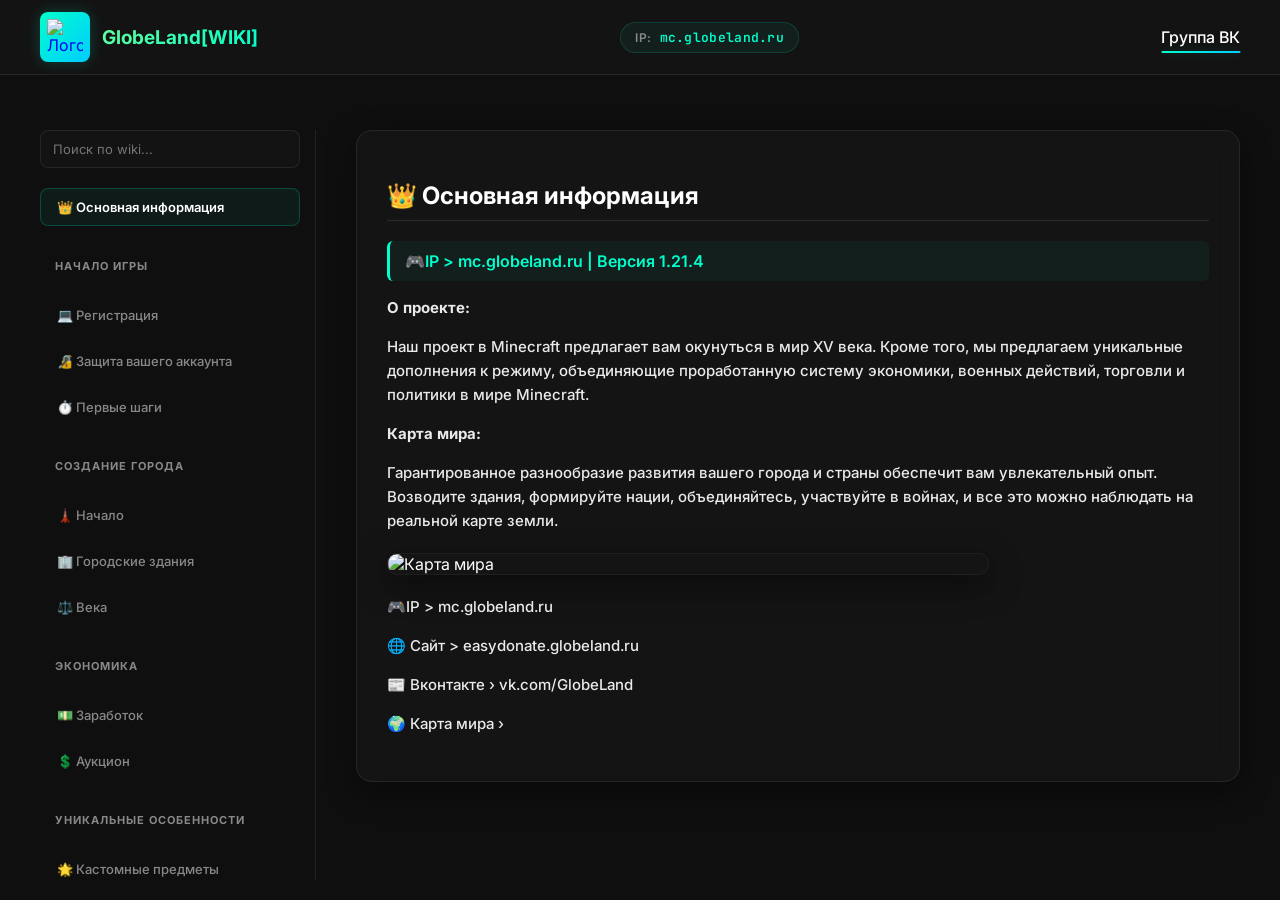
==== index.html @ a22982b5 "test update" ====
<!DOCTYPE html>
<html lang="ru">

<head>
    <meta charset="UTF-8">
    <meta name="viewport" content="width=device-width, initial-scale=1.0">
    <title>GlobeLand - основная информация[WIKI]</title>
    <!-- SEO Meta Tags -->
    <meta name="description" content="GlobeLand Wiki - подробный гайд по выживанию, командам городов, кастомным крафтам и уникальным механикам нашего сервера Minecraft 1.21.4">
    <meta property="og:title" content="GlobeLand [WIKI] — База знаний сервера">
    <meta property="og:description" content="Вся информация об экономике, городах, кастомных крафтах и войне на сервере GlobeLand Minecraft 1.21.4.">
    <meta property="og:image" content="https://i.postimg.cc/S2b5KGjH/logo.png">
    
    <!-- Google Fonts -->
    <link rel="preconnect" href="https://fonts.googleapis.com">
    <link rel="preconnect" href="https://fonts.gstatic.com" crossorigin>
    <link href="https://fonts.googleapis.com/css2?family=Inter:wght@400;500;600;700&family=JetBrains+Mono:wght@400;600&display=swap" rel="stylesheet">
    
    <link rel="stylesheet" href="style.css">
</head>

<body>
    <!-- Navigation -->
    <nav id="navbar">
        <div class="nav-container">
            <a href="https://wiki.svastonland.ru" class="logo">
                <div class="logo-icon">
                    <img src="https://i.postimg.cc/S2b5KGjH/logo.png" alt="Логотип">
                </div>
                <span class="logo-text">GlobeLand[WIKI]</span>
            </a>
            
            <!-- IP Copy Container -->
            <div class="server-ip-container" id="ip-copy-btn" title="Нажмите, чтобы скопировать IP">
                <span class="ip-label">IP:</span>
                <span class="ip-address">mc.globeland.ru</span>
                <span class="ip-tooltip" id="ip-tooltip">Скопировать</span>
            </div>

            <ul class="nav-links">
                <li><a href="https://vk.com/globeland" class="active" target="_blank">Группа ВК</a></li>
            </ul>
        </div>
    </nav>

    <div class="main-container">
        <!-- Sidebar Navigation -->
        <aside class="sidebar">
            <div class="search-container">
                <input type="text" id="wiki-search" placeholder="Поиск по wiki...">
                <span class="search-clear-btn" id="search-clear" title="Очистить поиск">&times;</span>
            </div>

            <button class="sidebar-btn active" data-target="info">👑 Основная информация</button>

            <h4 class="text">НАЧАЛО ИГРЫ</h4>
            <button class="sidebar-btn" data-target="reg">💻 Регистрация</button>
            <button class="sidebar-btn" data-target="safe">🔏 Защита вашего аккаунта</button>
            <button class="sidebar-btn" data-target="start">⏱️ Первые шаги</button>

            <h4 class="text">СОЗДАНИЕ ГОРОДА</h4>
            <button class="sidebar-btn" data-target="town-start">🗼 Начало</button>
            <button class="sidebar-btn" data-target="builds">🏢 Городские здания</button>
            <button class="sidebar-btn" data-target="veka">⚖️ Века</button>

            <h4 class="text">ЭКОНОМИКА</h4>
            <button class="sidebar-btn" data-target="money">💵 Заработок</button>
            <button class="sidebar-btn" data-target="auction">💲 Аукцион</button>

            <h4 class="text">УНИКАЛЬНЫЕ ОСОБЕННОСТИ</h4>
            <button class="sidebar-btn" data-target="custom">🌟 Кастомные предметы</button>
            <button class="sidebar-btn" data-target="commands">💎 Команды проекта</button>
            <button class="sidebar-btn" data-target="donate">📜 Донат, описание</button>
            <button class="sidebar-btn" data-target="spawners">💀 Система спавнеров</button>
            <button class="sidebar-btn" data-target="pack">💠 Ресурс-пак</button>

            <h4 class="text">ВОЕННЫЕ ДЕЙСТВИЯ</h4>
            <button class="sidebar-btn" data-target="war">⚔️ Войны</button>
            <button class="sidebar-btn" data-target="" disabled style="opacity: 0.5; cursor: not-allowed;">🧨 скоро...</button>
        </aside>

        <!-- Main Content Area -->
        <main class="content-area">
            <!-- Content 1 -->
            <div id="info" class="content-block">
                <section id="home">
                    <h1 class="con1">👑 Основная информация</h1>
                </section>
                <div class="con2">🎮IP > mc.globeland.ru | Версия 1.21.4</div>
                <p class="con3"><strong>О проекте:</strong></p>
                <p class="con3">Наш проект в Minecraft предлагает вам окунуться в мир XV века. Кроме того, мы
                    предлагаем уникальные дополнения к режиму, объединяющие проработанную систему экономики, военных
                    действий, торговли и политики в мире Minecraft.</p>
                <p class="con3"><strong>Карта мира:</strong></p>
                <p class="con3">Гарантированное разнообразие развития вашего города и страны обеспечит вам
                    увлекательный опыт. Возводите здания, формируйте нации, объединяйтесь, участвуйте в войнах, и все
                    это можно наблюдать на реальной карте земли.</p>
                <div class="img-container">
                    <img src="https://i.postimg.cc/BZmQVHf7/photo-2025-09-21-21-13-19.jpg" alt="Карта мира">
                </div>
                <p class="con3">🎮IP > mc.globeland.ru</p>
                <p class="con3">🌐 Сайт > easydonate.globeland.ru</p>
                <p class="con3">📰 Вконтакте › vk.com/GlobeLand</p>
                <p class="con3">🌍 Карта мира › </p>
            </div>

            <!-- Content 2 -->
            <div id="reg" class="content-block hidden">
                <section id="reg-section">
                    <h1 class="con1">💻 Регистрация</h1>
                </section>
                <div class="con2">🎮IP > mc.globeland.ru | Версия 1.21.4</div>
                <h2 class="con4">Поэтапная регистрация:</h2>
                <h3 class="con17">Этап №1 "Установка"</h3>
                <div class="con2">Для начала установи любой майнкрафт лаунчер и в нём найди версию 1.21.4</div>
                <h3 class="con17">Этап №2 "Добавление сервера"</h3>
                <div class="con2">Заходим в раздел "Сетевая игра"</div>
                <div class="con5">Далее жмем на кнопочку "Добавить"</div>
                <div class="con2">В строку "Адрес сервера" вводим IP: mc.globeland.gomc.me</div>
                <div class="con2">Готово! Теперь вы можете заходить и переходить к этапу №3.</div>
                <h3 class="con17">Этап №3 "Регистрация"</h3>
                <div class="con2">Заходим на сервер и начинаем регистрацию командой /register [пароль] [пароль].</div>
                <div class="con2">При входе на сервер нужно будет вводить пароль командой /login [пароль].</div>
            </div>

            <!-- Content 3 -->
            <div id="safe" class="content-block hidden">
                <section id="safe-section">
                    <h1 class="con1">🔏 Защита вашего аккаунта</h1>
                </section>
                <div class="con2">🎮IP > mc.globeland.ru | Версия 1.21.4</div>
                <p class="con3">Во избежание взломов очень важно правильно защитить свой аккаунт. Придерживайтесь
                    основных правил безопасности, и ваш аккаунт никогда не взломают!</p>
                <h2 class="con4">Двухфакторная аутентификация (2fa)</h2>
                <p class="con3">Итак, как же привязать аккаунт? Вам понадобится выполнить всего 3 шага:</p>
                <h3 class="con17">- Шаг 1</h3>
                <div class="con2">Заходим в телеграм-бота "GlobeLand(2fa)"</div>
                <h3 class="con17">- Шаг 2</h3>
                <div class="con2">Жмем на кнопочку "Start"</div>
                <h3 class="con17">- Шаг 3</h3>
                <div class="con2">Далее в течение 5 минут заходим на сервер и вводим команду от бота.</div>
                <div class="con2">Готово! Теперь чат должен выдать сообщение об успехе.</div>
                <p class="con3">Учтите, что если вы не подключите 2fa, то вам придётся при каждом входе подтверждать
                    свой вход в телеграме.</p>
            </div>

            <!-- Content 4 -->
            <div id="start" class="content-block hidden">
                <section id="start-section">
                    <h1 class="con1">⏱️ Первые шаги</h1>
                </section>
                <div class="con2">🎮IP > mc.globeland.ru | Версия 1.21.4</div>
                <p class="con9">При появлении на спавне сервера перед вами стоит задача определить, как поступить
                    далее. Для начала рекомендуется изучить карту сервера, где вы найдете все существующие города и
                    соответствующую информацию. Теперь можно выбрать: присоединиться к уже существующему городу или
                    найти подходящее место для создания своего.</p>
            </div>

            <!-- Content 6 -->
            <div id="town-start" class="content-block hidden">
                <section id="start2">
                    <h1 class="con1">🗼 Начало</h1>
                </section>
                <div class="con2">🎮IP > mc.globeland.ru | Версия 1.21.4</div>
                <h2 class="con4">Добыча ресурсов</h2>
                <p class="con3">Если вы загорелись идеей создать свой Город и начать его развивать, то достаточно
                    немного потратить времени и изучить данное дело.</p>
                <p class="con3">Для создания своего Города вам требуется добыть следующие ресурсы:</p>
                <p class="con3">• 256 дубовых досок</p>
                <p class="con3">• 128 еловых досок</p>
                <p class="con3">• 64 земли</p>
                <p class="con3">• 64 песка</p>
                <p class="con3">• 128 булыжника</p>
                <p class="con3">После добычи данных ресурсов вам следует найти место своего поселения и расчистить
                    чанк от посторонних блоков (включить просмотр чанков F3 + G).</p>

                <h2 class="con4">Создание Города</h2>
                <p class="con3">Когда вы добыли ресурсы и очистили чанк, введите команду: /t new Название_Города</p>

                <h2 class="con4">Содержание Города</h2>
                <p class="con3">Вам следует зарабатывать деньги и вкладывать их в казну своего Города, ведь за
                    содержание следует платить налоги. Если казна будет пуста, то через 24 часа ваш Город превратится в
                    руины.</p>
                <p class="con3">Для пополнения казны напишите команду: /t deposit Сумма</p>

                <h2 class="con4">Расширения</h2>
                <p class="con3">При создании у вас во владениях всего 1 чанк. Чтобы расширить свой Город, выйдите за
                    пределы текущей территории и пропишите: /t claim.</p>
                <p class="con3">Чтобы захватить больше территории и увеличить лимит чанков, приглашайте других игроков
                    вступать в ваш Город.</p>

                <h2 class="con4">Хранилище и Века</h2>
                <p class="con3">Вы создали свой Город, но не можете крафтить продвинутые ресурсы (железные, алмазные
                    инструменты, печки и т.д.)?</p>
                <p class="con3">Вам нужно прокачивать свой Век Развития. Для просмотра требований напишите команду: /t
                    centuries.</p>
                <p class="con3">Более подробный гайд смотрите во вкладке "Века".</p>
            </div>

            <!-- Content 7 -->
            <div id="veka" class="content-block hidden">
                <section id="veka-section">
                    <h1 class="con1">⚖️ Века</h1>
                </section>
                <div class="con2">🎮IP > mc.globeland.ru | Версия 1.21.4</div>
                <h2 class="con4">Что такое Века?</h2>
                <p class="con3">Это уровень прокачки вашей цивилизации. Изначально после создания города вы находитесь
                    в Первобытном обществе.</p>
                <p class="con3">Вам доступны следующие крафты:</p>
                <p class="con3">• Деревянные инструменты и оружие</p>
                <p class="con3">• Каменная кирка</p>
                <p class="con3">• Костёр</p>
                <p class="con3">• Верстак</p>
                <p class="con3">• Сундук</p>
                <p class="con3">• Факел</p>
                <p class="con3">• Лестница</p>
                <p class="con3">• Миска</p>
                <p class="con3">• Хлеб</p>

                <h2 class="con4">Переход на Новый Век</h2>
                <p class="con3">Для перехода в следующий век положите все необходимые ресурсы в городской инвентарь
                    (командой <strong>/t inventory</strong>). После этого введите команду <strong>/t centuries</strong>,
                    выберите нужный век и система автоматически спишет ресурсы из инвентаря города. Ресурсы нужно
                    сдавать сразу в полном объёме.</p>
            </div>

            <!-- Content 8 -->
            <div id="money" class="content-block hidden">
                <section id="money-section">
                    <h1 class="con1">💵 Заработок</h1>
                </section>
                <div class="con2">🎮IP > mc.globeland.ru | Версия 1.21.4</div>
                <h2 class="con4">💰 Как заработать на сервере</h2>
                <h3 class="con17">1) 🛒 Продажа ресурсов на аукционе игрокам</h3>
                <p class="con3">Вы можете выставлять предметы на аукцион и продавать их другим игрокам. Команды:</p>
                <p class="con7">• /ah — открыть аукцион</p>
                <p class="con7">• /ah sell [цена] — выставить предмет из руки на продажу за монеты</p>
                <p class="con7">• /ah sell [цена] Глоб — выставить предмет из руки на продажу за глобы</p>
                <h3 class="con17">2) 🤝 Оказание услуг другим игрокам</h3>
                <p class="con7">Помимо аукциона можно заняться продажей алкоголя и редких кастомных вещей, главное не
                    попасться местной мафии.</p>
                <p class="con9">Полезные команды:</p>
                <p class="con7">• /msg [ник] — написать личное сообщение</p>
                <p class="con7">• /tpa [ник] — отправить запрос на телепортацию</p>
                <p class="con7">• /tpaccept — принять запрос на телепортацию</p>
            </div>

            <!-- Content 9 -->
            <div id="auction" class="content-block hidden">
                <section id="auction-section">
                    <h1 class="con1">💲 Аукцион</h1>
                </section>
                <div class="con2">🎮IP > mc.globeland.ru | Версия 1.21.4</div>
                <h2 class="con4">Как продавать ресурсы на аукционе? 💸</h2>
                <p class="con7">Чтобы начать продавать ресурсы другим игрокам, используйте Аукцион — /ah.</p>
                <p class="con7">Следите за ценами и спросом: так вы сможете не только хорошо продавать, но и выгодно
                    перепродавать редкие/популярные ресурсы. 📈💎</p>
                <h3 class="con17">🛒 Команды аукциона</h3>
                <p class="con7">• /ah — открыть аукцион</p>
                <p class="con7">• /ah sell [цена] — выставить предмет из руки на продажу за монеты</p>
                <p class="con7">• /ah sell [цена] Глоб — выставить предмет из руки на продажу за глобы</p>
                <h3 class="con17">🔁 Переключатель валюты покупки</h3>
                <p class="con7">На аукционе есть переключатель, который меняет валюту покупки (монеты/глобы) —
                    используйте его, чтобы смотреть лоты в нужной валюте.</p>
            </div>

            <!-- Content 10 -->
            <div id="custom" class="content-block hidden">
                <section id="custom-section">
                    <h1 class="con1">🌟 Кастомные предметы</h1>
                </section>
                <div class="con2">🎮IP > mc.globeland.ru | Версия 1.21.4</div>
                <h2 class="con4">Что такое кастомные предметы?</h2>
                <p class="con7">Это просто лютая БОМБА! Ниже представлены рецепты крафта предметов:</p>

                <div class="custom-items-grid">
                    <div class="item-card">
                        <div class="item-title">Кобальтовый слиток</div>
                        <div class="item-image"><img src="https://i.postimg.cc/YS5z40dB/craft15.png"
                                alt="Кобальтовый слиток"></div>
                    </div>
                    <div class="item-card">
                        <div class="item-title">Кобальтовый шлем</div>
                        <div class="item-image"><img src="https://i.postimg.cc/wjBVZStd/craft13.png"
                                alt="Кобальтовый шлем"></div>
                    </div>
                    <div class="item-card">
                        <div class="item-title">Кобальтовый нагрудник</div>
                        <div class="item-image"><img src="https://i.postimg.cc/wjbVp0Js/craft14.png"
                                alt="Кобальтовый нагрудник"></div>
                    </div>
                    <div class="item-card">
                        <div class="item-title">Кобальтовые поножи</div>
                        <div class="item-image"><img src="https://i.postimg.cc/J4MKcymg/craft12.png"
                                alt="Кобальтовые поножи"></div>
                    </div>
                    <div class="item-card">
                        <div class="item-title">Кобальтовые ботинки</div>
                        <div class="item-image"><img src="https://i.postimg.cc/HsgvZZ0v/craft7.png"
                                alt="Кобальтовые ботинки"></div>
                    </div>
                    <div class="item-card">
                        <div class="item-title">Незеритовый шаблон</div>
                        <div class="item-image"><img src="https://i.postimg.cc/9f5DZ9HP/craft17.png"
                                alt="Незеритовый шаблон"></div>
                    </div>
                    <div class="item-card">
                        <div class="item-title">Кобальтовый меч</div>
                        <div class="item-image"><img src="https://i.postimg.cc/gJh448xJ/craft11.png"
                                alt="Кобальтовый меч"></div>
                    </div>
                    <div class="item-card">
                        <div class="item-title">Кобальтовая кирка</div>
                        <div class="item-image"><img src="https://i.postimg.cc/6p6jw8mn/craft9.png"
                                alt="Кобальтовая кирка"></div>
                    </div>
                    <div class="item-card">
                        <div class="item-title">Кобальтовый топор</div>
                        <div class="item-image"><img src="https://i.postimg.cc/nzqYqxWJ/craft16.png"
                                alt="Кобальтовый топор"></div>
                    </div>
                    <div class="item-card">
                        <div class="item-title">Кобальтовая лопата</div>
                        <div class="item-image"><img src="https://i.postimg.cc/J7JdQVXD/craft6.png"
                                alt="Кобальтовая лопата"></div>
                    </div>
                    <div class="item-card">
                        <div class="item-title">Кобальтовая мотыга</div>
                        <div class="item-image"><img src="https://i.postimg.cc/KjXpyQ6v/craft4.png"
                                alt="Кобальтовая мотыга"></div>
                    </div>
                    <div class="item-card">
                        <div class="item-title">Чёрный металл</div>
                        <div class="item-image"><img src="https://i.postimg.cc/RZCs9WDy/craft10.png"
                                alt="Чёрный металл"></div>
                    </div>
                    <div class="item-card">
                        <div class="item-title">Бутылки опыта</div>
                        <div class="item-image"><img src="https://i.postimg.cc/zGqMBtVS/craft2.png" alt="Бутылки опыта">
                        </div>
                    </div>
                    <div class="item-card">
                        <div class="item-title">Тотем бессмертия</div>
                        <div class="item-image"><img src="https://i.postimg.cc/5NS7ZBnf/craft8.png"
                                alt="Тотем бессмертия"></div>
                    </div>
                    <div class="item-card">
                        <div class="item-title">Элитры</div>
                        <div class="item-image"><img src="https://i.postimg.cc/DzZMQSQ3/craft3.png" alt="Элитры"></div>
                    </div>
                    <div class="item-card">
                        <div class="item-title">Нерушимые элитры</div>
                        <div class="item-image"><img src="https://i.postimg.cc/KYvd9qbc/craft1.png"
                                alt="Нерушимые элитры"></div>
                    </div>
                    <div class="item-card">
                        <div class="item-title">Меч Берсерка</div>
                        <div class="item-image"><img src="https://i.postimg.cc/1XpCRwSN/craft5.png" alt="Меч Берсерка">
                        </div>
                    </div>
                </div>
            </div>

            <!-- Content 11 -->
            <div id="commands" class="content-block hidden">
                <section id="commands-section">
                    <h1 class="con1">💎 Команды проекта</h1>
                </section>
                <div class="con2">🎮IP > mc.globeland.ru | Версия 1.21.4</div>

                <h2 class="con4">Город 🏢</h2>
                <div class="table-wrapper">
                    <table class="team-table" id="Town">
                        <thead>
                            <tr>
                                <th>Команда</th>
                                <th>Описание</th>
                            </tr>
                        </thead>
                        <tbody>
                            <tr>
                                <td>/t ?</td>
                                <td>Основная команда города, кроме неё для понимания ничего не надо</td>
                            </tr>
                            <tr>
                                <td>/t new/create [название_города]</td>
                                <td>Создание города, на РУССКОМ</td>
                            </tr>
                            <tr>
                                <td>/t [название_города]</td>
                                <td>В чате выводится информация о городе</td>
                            </tr>
                            <tr>
                                <td>/t spawn</td>
                                <td>Телепорт на спавн города</td>
                            </tr>
                            <tr>
                                <td>/t leave</td>
                                <td>Выйти из города</td>
                            </tr>
                            <tr>
                                <td>/t online</td>
                                <td>В чате выводится онлайн города</td>
                            </tr>
                            <tr>
                                <td>/t add</td>
                                <td>Добавить игрока в город</td>
                            </tr>
                            <tr>
                                <td>/t invite -[ник]</td>
                                <td>Отмена приглашения</td>
                            </tr>
                            <tr>
                                <td>/t kick</td>
                                <td>Выгнать игрока из города</td>
                            </tr>
                            <tr>
                                <td>/t cede plot [название города]</td>
                                <td>Передать чанк своего города другому</td>
                            </tr>
                            <tr>
                                <td>/t delete</td>
                                <td>УДАЛИТЬ город</td>
                            </tr>
                            <tr>
                                <td>/t claim</td>
                                <td>Заприватить чанк для города</td>
                            </tr>
                            <tr>
                                <td>/t claim outpost [название]</td>
                                <td>Заприватить аутпост для города</td>
                            </tr>
                            <tr>
                                <td>/t outpost [название]</td>
                                <td>Телепорт на аутпост</td>
                            </tr>
                            <tr>
                                <td>/t unclaim</td>
                                <td>Расприватить текущий чанк</td>
                            </tr>
                            <tr>
                                <td>/t unclaim all</td>
                                <td>Расприватить ВСЕ чанки</td>
                            </tr>
                            <tr>
                                <td>/t withdraw [сумма]</td>
                                <td>Снять деньги с казны</td>
                            </tr>
                            <tr>
                                <td>/t deposit [сумма]</td>
                                <td>Положить деньги в казну</td>
                            </tr>
                            <tr>
                                <td>/t set board [сообщение]</td>
                                <td>Установить сообщение при входе (только латинские символы).</td>
                            </tr>
                            <tr>
                                <td>/t set mayor [ник]</td>
                                <td>Назначить нового мэра</td>
                            </tr>
                            <tr>
                                <td>/t set homeblock</td>
                                <td>Назначить домашний чанк.</td>
                            </tr>
                            <tr>
                                <td>/t set spawn</td>
                                <td>Установить спавн города.</td>
                            </tr>
                            <tr>
                                <td>/t set name [новое название]</td>
                                <td>Переименовать город.</td>
                            </tr>
                            <tr>
                                <td>/t set outpost</td>
                                <td>Установить точку аутпоста.</td>
                            </tr>
                            <tr>
                                <td>/t set taxes [сумма]</td>
                                <td>Налог для жителей.</td>
                            </tr>
                            <tr>
                                <td>/t set plotprice [сумма]</td>
                                <td>Установить стоимость покупки собственного участка.</td>
                            </tr>
                            <tr>
                                <td>/t set plottaxes [сумма]</td>
                                <td>Налог на участки.</td>
                            </tr>
                            <tr>
                                <td>/t set shoptax [сумма]</td>
                                <td>Налог на магазины.</td>
                            </tr>
                            <tr>
                                <td>/t set embassyprice [сумма]</td>
                                <td>Цена посольства.</td>
                            </tr>
                            <tr>
                                <td>/t set embassytax [сумма]</td>
                                <td>Налог на посольства.</td>
                            </tr>
                            <tr>
                                <td>/t set perm on/off</td>
                                <td>Вкл/выкл все права.</td>
                            </tr>
                            <tr>
                                <td>/t set perm [группа] on/off</td>
                                <td>Для группы (resident, ally, outsider, friend).</td>
                            </tr>
                            <tr>
                                <td>/t set perm [действие] on/off</td>
                                <td>(включить | отключить) права на определённые действия в городе для всех игроков.
                                </td>
                            </tr>
                            <tr>
                                <td>/t set perm [группа] [действие] on/off</td>
                                <td>Точное управление правами.</td>
                            </tr>
                            <tr>
                                <td>/t rank add [ник] [ранг]</td>
                                <td>Назначить игроку ранг (заместитель/помощник/риэлтор/строитель/шериф).</td>
                            </tr>
                            <tr>
                                <td>/t rank remove [ник] [ранг]</td>
                                <td>Удалить ранг.</td>
                            </tr>
                            <tr>
                                <td>/t toggle pvp on/off</td>
                                <td>Вкл/выкл PvP.</td>
                            </tr>
                            <tr>
                                <td>/t toggle explosion on/off</td>
                                <td>Разрешить взрывы.</td>
                            </tr>
                            <tr>
                                <td>/t toggle fire on/off</td>
                                <td>Разрешить огонь.</td>
                            </tr>
                            <tr>
                                <td>/t toggle mobs on/off</td>
                                <td>Спавн мобов.</td>
                            </tr>
                            <tr>
                                <td>/t toggle public on/off</td>
                                <td>Город публичный.</td>
                            </tr>
                            <tr>
                                <td>/t toggle taxpercent on/off</td>
                                <td>Налог в процентах.</td>
                            </tr>
                            <tr>
                                <td>/t toggle open on/off</td>
                                <td>Свободное вступление.</td>
                            </tr>
                            <tr>
                                <td>/t ban add [ник]</td>
                                <td>Объявить игрока преступником.</td>
                            </tr>
                            <tr>
                                <td>/t ban remove [ник]</td>
                                <td>Снять бан с игрока.</td>
                            </tr>
                            <tr>
                                <td>/t ask</td>
                                <td>Отправить запрос на вступление.</td>
                            </tr>
                            <tr>
                                <td>/centuries</td>
                                <td>Прокачка века.</td>
                            </tr>
                            <tr>
                                <td>/builds</td>
                                <td>Покупка функциональных зданий для города (аукцион, институт безопасности, военный
                                    институт).</td>
                            </tr>
                            <tr>
                                <td>/inventory</td>
                                <td>Открыть инвентарь (склад) города.</td>
                            </tr>
                            <tr>
                                <td>/war</td>
                                <td>Объявить войну.</td>
                            </tr>

                            <tr>
                                <td>/warfare</td>
                                <td>Меню войны.</td>
                            </tr>
                            <tr>
                                <td>/t baltop</td>
                                <td>Богатейшие игроки.</td>
                            </tr>
                            <tr>
                                <td>/t bankhistory</td>
                                <td>История казны.</td>
                            </tr>
                            <tr>
                                <td>/t trust add [ник]</td>
                                <td>Доверить город игроку.</td>
                            </tr>
                            <tr>
                                <td>/t trust remove [ник]</td>
                                <td>Отозвать доверие в городе.</td>
                            </tr>
                            <tr>
                                <td>/t jail add [ник]</td>
                                <td>Посадить в тюрьму.</td>
                            </tr>
                            <tr>
                                <td>/t jail remove [ник]</td>
                                <td>Освободить из тюрьмы.</td>
                            </tr>
                        </tbody>
                    </table>
                </div>

                <div class="con1">Участок 🏠</div>
                <div class="table-wrapper">
                    <table class="team-table" id="plot">
                        <thead>
                            <tr>
                                <th>Команда</th>
                                <th>Описание</th>
                            </tr>
                        </thead>
                        <tbody>
                            <tr>
                                <td>/plot</td>
                                <td>Основная команда участков, кроме неё для понимания ничего не надо</td>
                            </tr>
                            <tr>
                                <td>/plot info</td>
                                <td>Информация об участке.</td>
                            </tr>
                            <tr>
                                <td>/plot perm</td>
                                <td>Права участка.</td>
                            </tr>
                            <tr>
                                <td>/plot perm hud</td>
                                <td>Отображение прав в HUD (реальном времени).</td>
                            </tr>
                            <tr>
                                <td>/plot claim</td>
                                <td>Купить участок.</td>
                            </tr>
                            <tr>
                                <td>/plot unclaim</td>
                                <td>Отказаться от участка.</td>
                            </tr>
                            <tr>
                                <td>/plot evict</td>
                                <td>Выселить арендатора.</td>
                            </tr>
                            <tr>
                                <td>/plot forsale [цена] | /plot fs [цена]</td>
                                <td>Выставить на продажу.</td>
                            </tr>
                            <tr>
                                <td>/plot notforsale | /plot nfs</td>
                                <td>Снять с продажи.</td>
                            </tr>
                            <tr>
                                <td>/plot set name [название]</td>
                                <td>Назвать участок.</td>
                            </tr>
                            <tr>
                                <td>/plot set perm on/off</td>
                                <td>Включить/отключить изменение настроек на участке.</td>
                            </tr>
                            <tr>
                                <td>/plot set perm [группа] on/off</td>
                                <td>Разрешить/запретить некой категории изменять что-либо на участке.</td>
                            </tr>
                            <tr>
                                <td>/plot set perm [действие] on/off</td>
                                <td>Разрешить/запретить всем действие.</td>
                            </tr>
                            <tr>
                                <td>/plot set perm [Категория] [Действие] on/off</td>
                                <td>Разрешить/запретить указанной категории указанное действие.</td>
                            </tr>
                            <tr>
                                <td>/plot set perm perm reset</td>
                                <td>Вернуть стандартные настройки на участке.</td>
                            </tr>
                            <tr>
                                <td>/plot toggle pvp on/off</td>
                                <td>Включить/выключить PvP на участке.</td>
                            </tr>
                            <tr>
                                <td>/plot toggle explosion on/off</td>
                                <td>Включить/выключить взрывы на участке.</td>
                            </tr>
                            <tr>
                                <td>/plot toggle fire on/off</td>
                                <td>Включить/выключить огонь на участке.</td>
                            </tr>
                            <tr>
                                <td>/plot toggle mobs on/off</td>
                                <td>Включить/выключить враждебных мобов на участке.</td>
                            </tr>
                            <tr>
                                <td>/plot set perm reset</td>
                                <td>Сброс прав.</td>
                            </tr>
                            <tr>
                                <td>/plot toggle taxed on/off</td>
                                <td>Включить налог.</td>
                            </tr>
                            <tr>
                                <td>/plot set [тип]</td>
                                <td>Тип участка (residential, shop, embassy, wilds, arena, и т.д.).</td>
                            </tr>
                            <tr>
                                <td>/plot jailcell add/remove</td>
                                <td>Управление тюремной камерой.</td>
                            </tr>
                            <tr>
                                <td>/plot clear</td>
                                <td>Удалить все знаки на участке.</td>
                            </tr>
                            <tr>
                                <td>/plot group create [название]</td>
                                <td>Создать группу участков.</td>
                            </tr>
                            <tr>
                                <td>/plot group add/remove [название]</td>
                                <td>Добавить или убрать из группы.</td>
                            </tr>
                            <tr>
                                <td>/plot group delete [название]</td>
                                <td>Удалить группу.</td>
                            </tr>
                        </tbody>
                    </table>
                </div>

                <div class="con1">Чат 💬</div>
                <div class="table-wrapper">
                    <table class="team-table" id="chat1">
                        <thead>
                            <tr>
                                <th>Команда</th>
                                <th>Описание</th>
                            </tr>
                        </thead>
                        <tbody>
                            <tr>
                                <td>!сообщение</td>
                                <td>Переход в глобальный чат.</td>
                            </tr>
                            <tr>
                                <td>/lc | /l</td>
                                <td>Переход в локальный чат (радиус 100 блоков).</td>
                            </tr>
                            <tr>
                                <td>/tc</td>
                                <td>Переход в городской чат.</td>
                            </tr>
                            <tr>
                                <td>/nc</td>
                                <td>Переход в национальный чат.</td>
                            </tr>
                            <tr>
                                <td>/msg [Ник]</td>
                                <td>Личное сообщение для игрока.</td>
                            </tr>
                            <tr>
                                <td>/r</td>
                                <td>Ответить на последнее личное сообщение.</td>
                            </tr>
                        </tbody>
                    </table>
                </div>

                <div class="con1">Уникальные команды 🌏</div>
                <div class="table-wrapper">
                    <table class="team-table" id="chat2">
                        <thead>
                            <tr>
                                <th>Команда</th>
                                <th>Описание</th>
                            </tr>
                        </thead>
                        <tbody>
                            <tr>
                                <td>/ah</td>
                                <td>Открыть Аукцион.</td>
                            </tr>
                            <tr>
                                <td>/ah sell [сумма]</td>
                                <td>Продажа предмета на аукционе за монеты.</td>
                            </tr>
                            <tr>
                                <td>/ah sell [сумма] Глоб</td>
                                <td>Продажа предмета на аукционе за Глобы.</td>
                            </tr>
                            <tr>
                                <td>/menu</td>
                                <td>Навигатор.</td>
                            </tr>
                            <tr>
                                <td>/seller | /buyer</td>
                                <td>Скупщик предметов.</td>
                            </tr>
                            <tr>
                                <td>/shop</td>
                                <td>Донат-магазин.</td>
                            </tr>
                            <tr>
                                <td>/donate</td>
                                <td>Меню донат-привилегий.</td>
                            </tr>
                            <tr>
                                <td>/skills</td>
                                <td>Просмотр навыков.</td>
                            </tr>
                            <tr>
                                <td>/rtp</td>
                                <td>Случайный телепорт.</td>
                            </tr>
                            <tr>
                                <td>/accept</td>
                                <td>Принять запрос.</td>
                            </tr>
                            <tr>
                                <td>/sit /lay /crawl</td>
                                <td>Сидеть, лечь, ползти.</td>
                            </tr>
                            <tr>
                                <td>/hub</td>
                                <td>Выйти в лобби.</td>
                            </tr>
                            <tr>
                                <td>/free</td>
                                <td>Лютая халява.</td>
                            </tr>
                            <tr>
                                <td>/tpa [ник]</td>
                                <td>Запрос телепорта к игроку.</td>
                            </tr>
                            <tr>
                                <td>/changepassword [старый] [новый] [новый]</td>
                                <td>Сменить пароль (прописывать в /hub).</td>
                            </tr>
                        </tbody>
                    </table>
                </div>
            </div>

            <!-- Content 12 -->
            <div id="donate" class="content-block hidden">
                <section id="donate-section">
                    <h1 class="con1">📜 Донат, описание</h1>
                </section>
                <div class="con2">🎮IP > mc.globeland.ru | Версия 1.21.4</div>
                <h2 class="con4">Что такое привилегии?</h2>
                <p class="con7">Это большие возможности, возвышенность над игроками!</p>
                <p class="con7">Каждая привилегия выше другой имеет её права:</p>

                <div class="ranks-widget">
                    <div class="tabs">
                        <div class="tab active" data-rank="knight">Адепт</div>
                        <div class="tab" data-rank="duke">Барон</div>
                        <div class="tab" data-rank="graf">Паладин</div>
                        <div class="tab" data-rank="king">Маршал</div>
                        <div class="tab" data-rank="emperor">Император</div>
                    </div>
                    <div class="rank-card" id="rank-content"></div>
                </div>
            </div>

            <!-- Content 13 -->
            <div id="spawners" class="content-block hidden">
                <section id="spawners-section">
                    <h1 class="con1">💀 Система спавнеров</h1>
                </section>
                <div class="con2">🎮IP > mc.globeland.ru | Версия 1.21.4</div>
                <h2 class="con4">Что такое СПАВНЕР?</h2>
                <p class="con7">Спавнер — это источник пассивного получения лута, который копит ресурсы внутри себя.
                    Он не зависит от обычного спавна мобов: мобы физически не появляются, а лут просто накапливается.
                </p>
                <p class="con7">🔥 Это самый выгодный источник монет для Скупщика: собираете лут со спавнеров → сдаёте
                    в /buyer → получаете стабильный доход. Фермы и «классический» спавн мобов не нужны.</p>
                <h2 class="con4">⚙️ Как работает спавнер</h2>
                <p class="con7">Спавнер работает, только если вы находитесь в том же чанке, где он установлен. Если
                    хранилище спавнера заполняется на 100%, его работа останавливается, пока вы не заберёте лут.</p>
                <h2 class="con4">🧰 Управление спавнером (ПКМ по спавнеру)</h2>
                <p class="con7">В меню спавнера можно:</p>
                <h3 class="con17">Посмотреть информацию (наведите на голову моба):</h3>
                <div class="con16">% заполненности</div>
                <div class="con16">множитель (уровень/стак спавнера)</div>
                <h3 class="con17">Забрать накопленный лут (кнопка выдачи)</h3>
                <h2 class="con4">📈 Прокачка (стакинг) спавнера</h2>
                <p class="con7">Спавнеры стакуются — это увеличивает множитель и доход. Как прокачать:</p>
                <p class="con7">1. Поставьте спавнер.</p>
                <p class="con7">2. Возьмите такой же спавнер в руку.</p>
                <p class="con7">3. Нажмите по установленному спавнеру ПКМ → уровень увеличится.</p>
                <p class="con7">ℹ️ При разборе улучшенного спавнера спавнеры выпадают по одному, а уровень
                    уменьшается.</p>
            </div>

            <!-- Content 14 -->
            <div id="pack" class="content-block hidden">
                <section id="pack-section">
                    <h1 class="con1">💠 Ресурс-пак</h1>
                </section>
                <div class="con2">🎮IP > mc.globeland.ru | Версия 1.21.4</div>
                <h2 class="con4">Зачем нужен ресурс-пак?</h2>
                <p class="con7">Без ресурс-пака игра - это не игра. Если играть без него, то ничего интересного ты не
                    увидишь, так что лучше поставь.</p>
                <h2 class="con4">Ресурс-пак на 1.21.4+</h2>
                <div style="margin-top: 20px;">
                    <a href="https://disk.yandex.ru/d/H5vVRqip-iFa-w" target="_blank" class="mc-button">Скачать
                        Ресурс-пак</a>
                </div>
            </div>

            <!-- Content 15 -->
            <div id="war" class="content-block hidden">
                <section id="war-section">
                    <h1 class="con1">⚔️ Военные действия (Войны)</h1>
                </section>
                <div class="con2">🎮IP > mc.globeland.ru | Версия 1.21.4</div>

                <h2 class="con4">Основные команды</h2>
                <p class="con7">• <strong>/war</strong> — открывает меню со списком противников, которым можно
                    объявить войну.</p>
                <p class="con7">• <strong>/warfare</strong> — меню управления войной (предметы, флаги захвата,
                    штурмовой ТНТ, нейтралитет).</p>
                <p class="con7">• <strong>/war end</strong> — если по какой-то причине мэр не выбрал исход войны в
                    меню, эта команда принудительно открывает меню с исходом.</p>

                <h2 class="con4">Требования для объявления войны (Зависимости)</h2>
                <p class="con3">Для того чтобы начать войну, должны быть соблюдены следующие условия:</p>
                <p class="con7">1. 👥 <strong>Онлайн участников в сети:</strong></p>
                <div class="con16">У города <strong>защиты</strong> в сети должен находиться мэр и как минимум 2
                    участника.</div>
                <div class="con16">У города <strong>атаки</strong> в сети должен находиться мэр и как минимум 1
                    участник.</div>
                <p class="con7">2. ⚖️ <strong>Разница в развитии:</strong> Века городов не должны различаться более
                    чем на 1.</p>
                <p class="con7">3. 🏢 <strong>Военный институт:</strong> У города атаки обязательно должно быть
                    приобретено здание "Военный институт" (покупается в /builds).</p>
            </div>

            <!-- Content 16 -->
            <div id="builds" class="content-block hidden">
                <section id="builds-section">
                    <h1 class="con1">🏢 Городские здания</h1>
                </section>
                <div class="con2">🎮IP > mc.globeland.ru | Версия 1.21.4</div>

                <h2 class="con4">Общая информация</h2>
                <p class="con3">Мэр города может улучшать свое поселение, покупая различные функциональные
                    (нефизические) здания. Меню покупки открывается командой: <strong>/builds</strong></p>

                <h2 class="con4">Доступные здания:</h2>

                <h3 class="con17">📦 Городское хранилище</h3>
                <div class="con16">Увеличивает общую вместимость городского инвентаря (доступ к инвентарю:
                    <strong>/inventory</strong> или <strong>/t inventory</strong>).
                </div>

                <h3 class="con17">📉 Институт рынка</h3>
                <div class="con16">Уменьшает ежедневный налог на содержание вашего города.</div>

                <h3 class="con17">🏰 Резиденция мэра</h3>
                <div class="con16">Добавляет дополнительные бонусные чанки к территории города.</div>

                <h3 class="con17">⚔️ Военный институт</h3>
                <div class="con16">Открывает доступ к военным действиям (необходим для объявления войны другим городам).
                </div>
            </div>
        </main>
    </div>

    <!-- Lightbox Modal for Crafts -->
    <div id="image-lightbox" class="lightbox hidden">
        <span class="lightbox-close">&times;</span>
        <img class="lightbox-content" id="lightbox-img" src="" alt="Крафт">
    </div>

    <script src="script.js" defer></script>
</body>

</html>
---- style.css ----
:root {
  --primary-accent: #00ffcc;
  --primary-glow: rgba(0, 255, 204, 0.2);
  --secondary-accent: #ff8e53;
  --secondary-glow: rgba(255, 142, 83, 0.2);
  --bg-color: #0f0f0f;
  --surface-color: rgba(24, 24, 24, 0.65);
  --surface-border: rgba(255, 255, 255, 0.08);
  --sidebar-color: rgba(18, 18, 18, 0.7);
  --nav-color: rgba(22, 22, 22, 0.75);
  --font-family: 'Inter', -apple-system, BlinkMacSystemFont, 'Segoe UI', Roboto, sans-serif;
  --font-mono: 'JetBrains Mono', monospace;
}

html {
  scroll-behavior: smooth;
}

body {
  margin: 0;
  padding-top: 110px;
  font-family: var(--font-family);
  background: var(--bg-color);
  color: #ffffff;
  overflow-x: hidden;
}

/* ───── НАВИГАЦИЯ ───── */
nav {
  position: fixed;
  top: 0;
  width: 100%;
  padding: 12px 0;
  background: var(--nav-color);
  backdrop-filter: blur(14px) saturate(180%);
  -webkit-backdrop-filter: blur(14px) saturate(180%);
  border-bottom: 1px solid var(--surface-border);
  z-index: 1000;
  transition: all 0.3s ease;
}

.nav-container {
  display: flex;
  justify-content: space-between;
  align-items: center;
  max-width: 1200px;
  margin: 0 auto;
  padding: 0 20px;
}

.logo {
  display: flex;
  align-items: center;
  gap: 12px;
  cursor: pointer;
  text-decoration: none;
}

.logo-icon {
  width: 50px;
  height: 50px;
  background: linear-gradient(135deg, var(--primary-accent) 0%, #00ccff 100%);
  border-radius: 8px;
  display: flex;
  align-items: center;
  justify-content: center;
  box-shadow: 0 0 15px var(--primary-glow);
}

.logo-icon img {
  width: 36px;
  height: 36px;
  object-fit: contain;
}

.logo-text {
  font-size: 19px;
  font-weight: 700;
  background: linear-gradient(135deg, #61ff9d 0%, var(--primary-accent) 100%);
  -webkit-background-clip: text;
  -webkit-text-fill-color: transparent;
  background-clip: text;
}

/* IP Copy Container */
.server-ip-container {
  display: flex;
  align-items: center;
  gap: 8px;
  background: rgba(0, 255, 204, 0.05);
  border: 1px solid rgba(0, 255, 204, 0.15);
  padding: 6px 14px;
  border-radius: 20px;
  cursor: pointer;
  position: relative;
  transition: all 0.25s cubic-bezier(0.4, 0, 0.2, 1);
  user-select: none;
}

.server-ip-container:hover {
  background: rgba(0, 255, 204, 0.12);
  border-color: rgba(0, 255, 204, 0.4);
  box-shadow: 0 0 12px var(--primary-glow);
  transform: translateY(-1px);
}

.server-ip-container:active {
  transform: translateY(0);
}

.ip-label {
  color: #888888;
  font-size: 12px;
  font-weight: 600;
  text-transform: uppercase;
  letter-spacing: 0.5px;
}

.ip-address {
  color: var(--primary-accent);
  font-family: var(--font-mono);
  font-size: 13px;
  font-weight: 600;
  letter-spacing: 0.3px;
}

.ip-tooltip {
  position: absolute;
  bottom: -32px;
  left: 50%;
  transform: translateX(-50%) translateY(5px);
  background: #181818;
  color: #fff;
  padding: 4px 10px;
  border-radius: 4px;
  font-size: 11px;
  font-weight: 600;
  border: 1px solid var(--surface-border);
  opacity: 0;
  pointer-events: none;
  transition: all 0.2s ease;
  white-space: nowrap;
  box-shadow: 0 4px 10px rgba(0,0,0,0.4);
}

.server-ip-container:hover .ip-tooltip {
  opacity: 1;
  transform: translateX(-50%) translateY(0);
}

.ip-tooltip.copied {
  background: var(--primary-accent);
  color: #0c0c0c;
  border-color: var(--primary-accent);
}

.nav-links {
  display: flex;
  gap: 30px;
  list-style: none;
  margin: 0;
  padding: 0;
}

.nav-links a {
  color: #ffffff;
  text-decoration: none;
  font-size: 16px;
  font-weight: 500;
  transition: color 0.3s ease;
  position: relative;
}

.nav-links a::before {
  content: '';
  position: absolute;
  bottom: -6px;
  left: 50%;
  width: 0;
  height: 2px;
  background: linear-gradient(90deg, #ff6b6b, var(--secondary-accent));
  transition: all 0.3s ease;
  transform: translateX(-50%);
  border-radius: 2px;
}

.nav-links a:hover {
  color: var(--secondary-accent);
  text-shadow: 0 0 8px rgba(255, 142, 83, 0.4);
}

.nav-links a:hover::before {
  width: 100%;
}

.nav-links a.active::after {
  content: '';
  position: absolute;
  bottom: -6px;
  left: 50%;
  width: 100%;
  height: 2px;
  background: linear-gradient(90deg, var(--primary-accent), #00ccff);
  transform: translateX(-50%);
  box-shadow: 0 0 10px var(--primary-glow);
  border-radius: 2px;
}

/* ───── МАКЕТ И СЕТКА ───── */
.main-container {
  display: flex;
  max-width: 1200px;
  margin: 0 auto;
  padding: 20px;
  gap: 40px;
  align-items: flex-start;
}

/* Боковая панель */
.sidebar {
  width: 260px;
  flex-shrink: 0;
  display: flex;
  flex-direction: column;
  gap: 8px;
  position: sticky;
  top: 110px;
  max-height: calc(100vh - 150px);
  overflow-y: auto;
  padding-right: 15px;
  border-right: 1px solid var(--surface-border);
  scrollbar-width: thin;
  scrollbar-color: rgba(255, 255, 255, 0.08) transparent;
}

/* Поиск по вики */
.search-container {
  position: relative;
  margin-bottom: 12px;
}

#wiki-search {
  width: 100%;
  box-sizing: border-box;
  background: rgba(20, 20, 20, 0.8);
  border: 1px solid var(--surface-border);
  color: #ffffff;
  padding: 10px 35px 10px 12px;
  border-radius: 8px;
  font-size: 13px;
  font-family: var(--font-family);
  transition: all 0.25s ease;
}

#wiki-search:focus {
  outline: none;
  border-color: var(--primary-accent);
  box-shadow: 0 0 10px var(--primary-glow);
  background: rgba(30, 30, 30, 0.9);
}

.search-clear-btn {
  position: absolute;
  right: 12px;
  top: 50%;
  transform: translateY(-50%);
  color: #666;
  cursor: pointer;
  font-size: 18px;
  display: none;
  line-height: 1;
  transition: color 0.2s ease;
}

.search-clear-btn:hover {
  color: #fff;
}

/* Красивая кастомная полоса прокрутки для боковой панели */
.sidebar::-webkit-scrollbar {
  width: 4px;
}

.sidebar::-webkit-scrollbar-track {
  background: transparent;
}

.sidebar::-webkit-scrollbar-thumb {
  background: rgba(255, 255, 255, 0.08);
  border-radius: 4px;
}

.sidebar::-webkit-scrollbar-thumb:hover {
  background: rgba(0, 255, 204, 0.3);
}

/* Область контента */
.content-area {
  flex-grow: 1;
  min-width: 0;
}

.content-block {
  animation: fadeIn 0.35s cubic-bezier(0.4, 0, 0.2, 1);
  background: var(--surface-color);
  border: 1px solid var(--surface-border);
  border-radius: 16px;
  padding: 30px;
  box-shadow: 0 10px 30px rgba(0, 0, 0, 0.4);
  backdrop-filter: blur(12px);
  -webkit-backdrop-filter: blur(12px);
}

@keyframes fadeIn {
  from {
    opacity: 0;
    transform: translateY(8px);
  }

  to {
    opacity: 1;
    transform: translateY(0);
  }
}

/* ───── КНОПКИ И ТЕКСТ ───── */
.sidebar-btn {
  box-sizing: border-box;
  width: 100%;
  color: #888888;
  text-align: left;
  display: block;
  padding: 10px 16px;
  background: transparent;
  text-decoration: none;
  border-radius: 8px;
  font-size: 13px;
  font-weight: 500;
  transition: all 0.2s cubic-bezier(0.4, 0, 0.2, 1);
  border: 1px solid transparent;
  cursor: pointer;
  font-family: var(--font-family);
}

.sidebar-btn:hover {
  background: rgba(255, 255, 255, 0.03);
  color: #ffffff;
  border-color: rgba(255, 255, 255, 0.05);
}

/* Активный статус кнопки */
.sidebar-btn.active {
  background: rgba(0, 255, 204, 0.05) !important;
  color: #ffffff !important;
  border-color: rgba(0, 255, 204, 0.2) !important;
  font-weight: 600;
  box-shadow: inset 0 0 10px rgba(0, 255, 204, 0.03);
}

/* Кнопка копирования команды */
.copy-cmd-btn {
  background: transparent;
  border: none;
  color: #555555;
  cursor: pointer;
  padding: 4px;
  border-radius: 4px;
  display: inline-flex;
  align-items: center;
  justify-content: center;
  margin-left: 8px;
  vertical-align: middle;
  transition: all 0.2s ease;
}

.copy-cmd-btn:hover {
  color: var(--primary-accent);
  background: rgba(0, 255, 204, 0.08);
}

.copy-cmd-btn:active {
  transform: scale(0.9);
}

.cmd-text {
  font-family: var(--font-mono);
  font-weight: 600;
  font-size: 13px;
}

/* Поиск результатов подсвечивание */
.search-highlight {
  background: rgba(0, 255, 204, 0.25);
  border-bottom: 2px solid var(--primary-accent);
  border-radius: 2px;
  color: #fff;
  padding: 0 2px;
}

.text {
  box-sizing: border-box;
  color: #888888;
  text-align: left;
  display: block;
  padding: 10px 15px;
  background: transparent;
  border-radius: 10px;
  font-size: 11px;
  font-weight: 700;
  letter-spacing: 1px;
  text-transform: uppercase;
  margin: 15px 0 5px 0;
  border: none;
}

/* ───── КОНТЕНТНЫЕ КЛАССЫ ───── */
.con1 {
  font-size: 24px;
  font-weight: 700;
  color: #ffffff;
  margin-bottom: 20px;
  border-bottom: 1px solid rgba(255, 255, 255, 0.1);
  padding-bottom: 10px;
}

.con2 {
  font-size: 16px;
  font-weight: 600;
  color: #00ffcc;
  margin-bottom: 15px;
  background: rgba(0, 255, 204, 0.05);
  padding: 10px 15px;
  border-radius: 6px;
  border-left: 3px solid #00ffcc;
}

.con3 {
  font-size: 15px;
  font-weight: 500;
  color: #eaeaea;
  line-height: 1.6;
  margin-bottom: 15px;
}

.con4 {
  font-size: 20px;
  font-weight: 700;
  color: #ffffff;
  margin: 25px 0 15px 0;
}

.con5 {
  font-size: 16px;
  font-weight: 600;
  color: #ff8e53;
  margin-bottom: 15px;
  background: rgba(255, 142, 83, 0.05);
  padding: 10px 15px;
  border-radius: 6px;
  border-left: 3px solid #ff8e53;
}

.con6 {
  font-size: 16px;
  font-weight: 600;
  color: #aaaaaa;
  margin-bottom: 15px;
}

.con7 {
  font-size: 15px;
  font-weight: 500;
  color: #eaeaea;
  line-height: 1.6;
  margin-bottom: 10px;
}

.con8 {
  font-size: 13px;
  font-weight: 500;
  color: #cccccc;
  margin-bottom: 8px;
}

.con9 {
  font-size: 16px;
  font-weight: 500;
  color: #ffffff;
  line-height: 1.6;
  margin-bottom: 15px;
  padding: 15px;
  background: #1f1f1f;
  border-radius: 8px;
}

.con10 {
  font-size: 15px;
  font-weight: 500;
  color: #dddddd;
  margin-bottom: 10px;
}

.con15 {
  font-size: 15px;
  font-weight: 500;
  color: #dddddd;
  margin-bottom: 10px;
}

.con16 {
  font-size: 14px;
  color: #bbbbbb;
  margin-left: 20px;
  margin-bottom: 8px;
  position: relative;
}

.con16::before {
  content: '▫︎';
  position: absolute;
  left: -15px;
  color: #ff8e53;
}

.con17 {
  font-size: 14px;
  color: #ffffff;
  margin-left: 10px;
  margin-top: 15px;
  margin-bottom: 8px;
  position: relative;
  font-weight: 600;
}

.con17::before {
  content: '▪︎';
  position: absolute;
  left: -15px;
  color: #00ffcc;
}

/* ───── ИЗОБРАЖЕНИЯ И МЕДИА ───── */
.img-container {
  max-width: 600px;
  margin: 20px 0;
  border-radius: 10px;
  overflow: hidden;
  box-shadow: 0 10px 30px rgba(0, 0, 0, 0.5);
  border: 1px solid rgba(255, 255, 255, 0.05);
}

.img-container img {
  width: 100%;
  height: auto;
  display: block;
}

/* ───── КАСТОМНЫЕ ПРЕДМЕТЫ ГРИД ───── */
.custom-items-grid {
  display: grid;
  grid-template-columns: repeat(auto-fill, minmax(220px, 1fr));
  gap: 20px;
  margin-top: 25px;
}

.item-card {
  background: #1f1f1f;
  border: 1px solid rgba(255, 255, 255, 0.05);
  border-radius: 12px;
  padding: 15px;
  text-align: center;
  transition: all 0.3s ease;
  display: flex;
  flex-direction: column;
  justify-content: space-between;
  align-items: center;
}

.item-card:hover {
  transform: translateY(-4px);
  border-color: rgba(0, 255, 204, 0.4);
  box-shadow: 0 10px 20px rgba(0, 0, 0, 0.3);
}

.item-title {
  font-size: 15px;
  font-weight: 600;
  color: #ffffff;
  margin-bottom: 12px;
  text-align: center;
}

.item-image {
  width: 128px;
  height: 128px;
  display: flex;
  align-items: center;
  justify-content: center;
  background: rgba(0, 0, 0, 0.2);
  border-radius: 8px;
  padding: 8px;
}

.item-image img {
  max-width: 100%;
  max-height: 100%;
  object-fit: contain;
}

/* ───── ТАБЛИЦЫ ───── */
.table-wrapper {
  width: 100%;
  overflow-x: auto;
  margin: 20px 0;
  border-radius: 12px;
  border: 1px solid rgba(255, 255, 255, 0.05);
  box-shadow: 0 10px 30px rgba(0, 0, 0, 0.3);
}

.team-table {
  width: 100%;
  border-collapse: collapse;
  background: #1c1c1c;
  color: #eaeaea;
}

.team-table thead {
  background: #252525;
}

.team-table th {
  text-align: left;
  padding: 14px 18px;
  font-size: 12px;
  letter-spacing: 1px;
  text-transform: uppercase;
  color: #00ffcc;
  border-bottom: 2px solid rgba(255, 255, 255, 0.05);
}

.team-table td {
  padding: 14px 18px;
  border-top: 1px solid rgba(255, 255, 255, 0.05);
  font-size: 14px;
  line-height: 1.5;
}

.team-table tbody tr {
  transition: background 0.25s ease;
}

.team-table tbody tr:hover {
  background: rgba(255, 255, 255, 0.02);
}

.team-table td:first-child {
  font-weight: 600;
  color: #ffffff;
  font-family: var(--font-mono);
  font-size: 13px;
  width: 35%;
  display: flex;
  align-items: center;
  justify-content: space-between;
  gap: 10px;
}

/* ───── ВИДЖЕТ РАНГОВ ───── */
.ranks-widget {
  background: #1c1c1c;
  border: 1px solid rgba(255, 255, 255, 0.05);
  border-radius: 12px;
  padding: 20px;
  margin-top: 20px;
  box-shadow: 0 10px 30px rgba(0, 0, 0, 0.3);
}

.ranks-widget .tabs {
  display: flex;
  flex-wrap: wrap;
  gap: 8px;
  margin-bottom: 20px;
}

.ranks-widget .tab {
  padding: 10px 18px;
  cursor: pointer;
  background: #0f0f0f;
  border: 1px solid rgba(255, 255, 255, 0.05);
  color: #9a9a9a;
  font-size: 13px;
  font-weight: 600;
  border-radius: 8px;
  transition: all 0.2s ease;
}

.ranks-widget .tab:hover {
  color: #ffffff;
  background: #252525;
}

.ranks-widget .tab.active {
  background: #303030;
  color: #ffffff;
  border-color: #00ffcc;
}

.ranks-widget .rank-card {
  background: #0f0f0f;
  border: 1px solid rgba(255, 255, 255, 0.03);
  border-radius: 10px;
  padding: 20px;
}

.ranks-widget .rank-title {
  font-size: 18px;
  font-weight: 600;
  margin-bottom: 15px;
}

.ranks-widget .rank-tag {
  padding: 4px 10px;
  font-size: 12px;
  font-weight: 700;
  border-radius: 6px;
  margin-left: 8px;
}

.ranks-widget .knight {
  background: linear-gradient(135deg, #facc15, #fb923c);
  color: #1a1200;
}

.ranks-widget .duke {
  background: linear-gradient(135deg, #2dd4bf, #38bdf8);
  color: #022c22;
}

.ranks-widget .graf {
  background: #8b5cf6;
  color: #ffffff;
}

.ranks-widget .king {
  background: #068010;
  color: #ffffff;
}

.ranks-widget .emperor {
  background: #ef4444;
  color: #ffffff;
}

.ranks-widget .section-title {
  margin-top: 20px;
  margin-bottom: 8px;
  font-weight: 700;
  font-size: 13px;
  text-transform: uppercase;
  letter-spacing: 0.5px;
  color: #888888;
}

.ranks-widget ul {
  list-style: none;
  padding: 0;
  margin: 0;
  display: grid;
  grid-template-columns: repeat(auto-fill, minmax(200px, 1fr));
  gap: 8px;
}

.ranks-widget li {
  padding: 6px 10px;
  font-size: 14px;
  background: rgba(255, 255, 255, 0.02);
  border-radius: 6px;
  color: #cfcfcf;
}

.ranks-widget .command {
  font-family: monospace;
  color: #00ffcc;
  font-weight: 600;
}

/* Кнопка Ресурс-пака */
.mc-button {
  text-decoration: none;
  font-weight: 600;
  color: #ffffff;
  text-align: center;
  display: inline-block;
  padding: 12px 30px;
  background: #141414;
  border-radius: 10px;
  font-size: 14px;
  border: 1px solid rgba(0, 255, 204, 0.2);
  cursor: pointer;
  transition: all 0.3s ease;
}

.mc-button:hover {
  background: #00ffcc;
  color: #141414;
  box-shadow: 0 0 15px rgba(0, 255, 204, 0.3);
}

.hidden {
  display: none !important;
}

.fade-out {
  opacity: 0;
  transition: opacity 0.25s ease;
}

.fade-in {
  opacity: 1;
  transition: opacity 0.25s ease;
}

/* ───── АДАПТИВНОСТЬ (МЕДИА-ЗАПРОСЫ) ───── */
@media (max-width: 900px) {
  body {
    padding-top: 90px;
  }

  .main-container {
    flex-direction: column;
    gap: 30px;
    padding: 15px;
  }

  .sidebar {
    width: 100%;
    position: static;
    flex-direction: row;
    overflow-x: auto;
    padding-bottom: 10px;
    padding-right: 0;
    border-right: none;
    -webkit-overflow-scrolling: touch;
    gap: 10px;
  }

  /* Скрываем заголовки в мобильном сайдбаре, чтобы оставить только кнопки */
  .sidebar .text {
    display: none;
  }

  .sidebar .button,
  .sidebar .button2,
  .sidebar .button3 {
    width: auto;
    white-space: nowrap;
    flex-shrink: 0;
    padding: 10px 18px;
    font-size: 12px;
  }

  .nav-container {
    padding: 0 15px;
  }

  .nav-links {
    gap: 15px;
  }

  .nav-links a {
    font-size: 15px;
  }
}

@media (max-width: 600px) {
  .logo-text {
    display: none;
    /* скрываем текст логотипа на очень маленьких экранах */
  }

  .con1 {
    font-size: 20px;
  }

  .con2,
  .con5 {
    font-size: 14px;
    padding: 8px 12px;
  }

  .team-table td,
  .team-table th {
    padding: 10px 12px;
    font-size: 13px;
  }

  .team-table td:first-child {
    font-size: 13px;
  }
}

/* ───── МОДАЛЬНОЕ ОКНО ДЛЯ ИЗОБРАЖЕНИЙ (LIGHTBOX) ───── */
.lightbox {
  position: fixed;
  z-index: 2000;
  left: 0;
  top: 0;
  width: 100%;
  height: 100%;
  overflow: auto;
  background-color: rgba(0, 0, 0, 0.9);
  display: flex;
  align-items: center;
  justify-content: center;
  opacity: 0;
  transition: opacity 0.3s ease;
  pointer-events: none;
}

.lightbox:not(.hidden) {
  opacity: 1;
  pointer-events: auto;
}

.lightbox-content {
  max-width: 90%;
  max-height: 90%;
  border-radius: 8px;
  box-shadow: 0 0 30px rgba(0, 255, 204, 0.2);
  transform: scale(0.9);
  transition: transform 0.3s ease;
}

.lightbox:not(.hidden) .lightbox-content {
  transform: scale(1);
}

.lightbox-close {
  position: absolute;
  top: 30px;
  right: 40px;
  color: #ffffff;
  font-size: 60px;
  font-weight: 300;
  cursor: pointer;
  transition: color 0.2s ease;
  user-select: none;
}

.lightbox-close:hover {
  color: #00ffcc;
}

/* Cursor style for zoomable items */
.item-image img {
  cursor: zoom-in;
  transition: transform 0.2s ease;
}

.item-image img:hover {
  transform: scale(1.05);
}
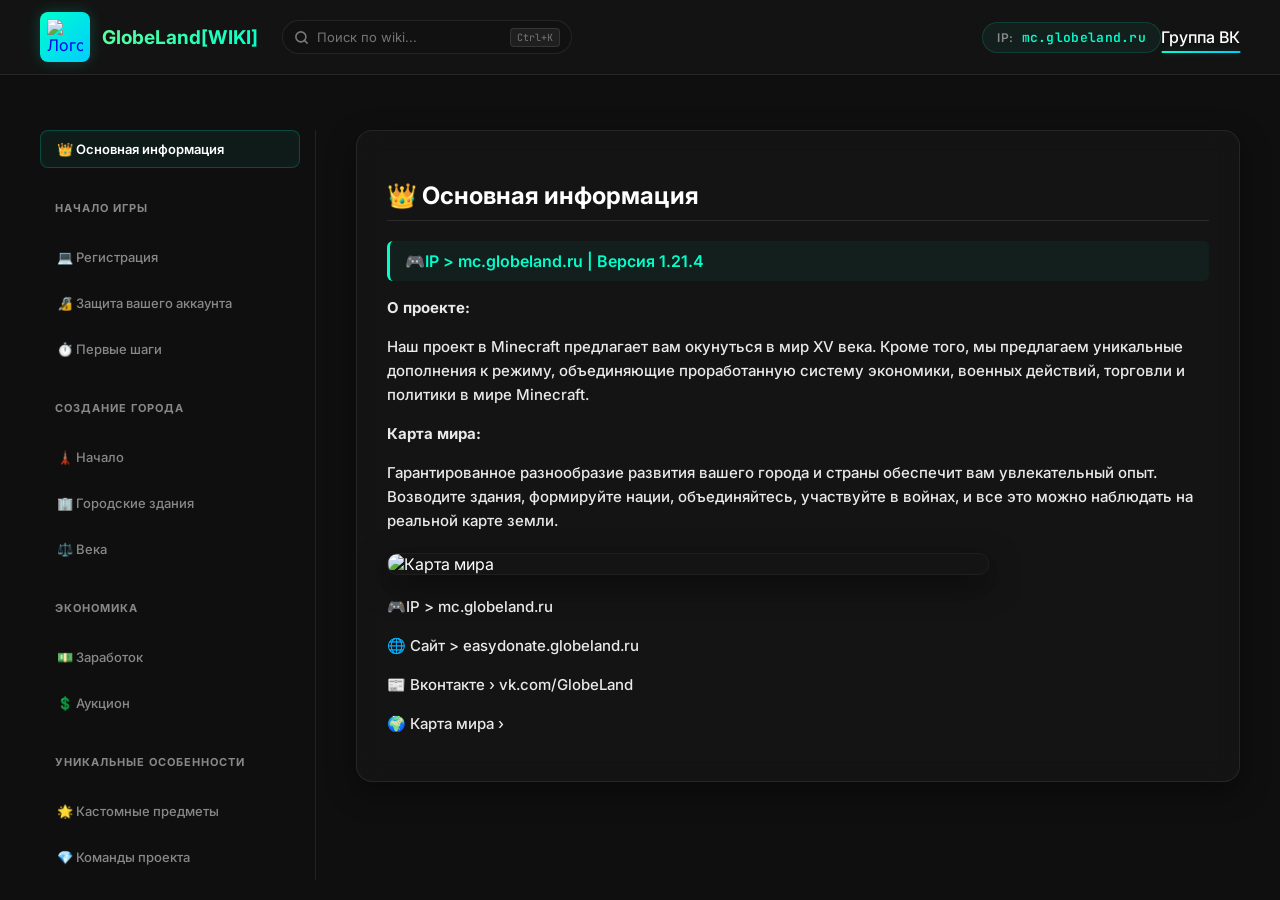
==== commit f31f4d97: "feat(search): перенос поиска в верхний левый угол и полнотекстовый поиск по всей базе знаний" ====
--- a/index.html
+++ b/index.html
@@ -23,12 +23,28 @@
     <!-- Navigation -->
     <nav id="navbar">
         <div class="nav-container">
-            <a href="https://wiki.svastonland.ru" class="logo">
-                <div class="logo-icon">
-                    <img src="https://i.postimg.cc/S2b5KGjH/logo.png" alt="Логотип">
-                </div>
-                <span class="logo-text">GlobeLand[WIKI]</span>
-            </a>
+            <div class="nav-left">
+                <a href="https://wiki.svastonland.ru" class="logo">
+                    <div class="logo-icon">
+                        <img src="https://i.postimg.cc/S2b5KGjH/logo.png" alt="Логотип">
+                    </div>
+                    <span class="logo-text">GlobeLand[WIKI]</span>
+                </a>
+
+                <!-- Поиск по базе знаний (Wiki Search) -->
+                <div class="search-container" id="search-container">
+                    <div class="search-input-wrapper" id="search-input-wrapper">
+                        <svg class="search-icon" width="15" height="15" viewBox="0 0 24 24" fill="none" stroke="currentColor" stroke-width="2.5" stroke-linecap="round" stroke-linejoin="round">
+                            <circle cx="11" cy="11" r="8"></circle>
+                            <line x1="21" y1="21" x2="16.65" y2="16.65"></line>
+                        </svg>
+                        <input type="text" id="wiki-search" placeholder="Поиск по wiki..." autocomplete="off" spellcheck="false">
+                        <span class="search-shortcut" title="Нажмите Ctrl+K или / для быстрого поиска">Ctrl+K</span>
+                        <button type="button" class="search-clear-btn" id="search-clear" title="Очистить поиск">&times;</button>
+                    </div>
+                    <div class="search-results-dropdown" id="search-results-dropdown" style="display: none;"></div>
+                </div>
+            </div>
             
             <!-- IP Copy Container -->
             <div class="server-ip-container" id="ip-copy-btn" title="Нажмите, чтобы скопировать IP">
@@ -46,11 +62,6 @@
     <div class="main-container">
         <!-- Sidebar Navigation -->
         <aside class="sidebar">
-            <div class="search-container">
-                <input type="text" id="wiki-search" placeholder="Поиск по wiki...">
-                <span class="search-clear-btn" id="search-clear" title="Очистить поиск">&times;</span>
-            </div>
-
             <button class="sidebar-btn active" data-target="info">👑 Основная информация</button>
 
             <h4 class="text">НАЧАЛО ИГРЫ</h4>
--- a/style.css
+++ b/style.css
@@ -48,6 +48,13 @@
   padding: 0 20px;
 }
 
+.nav-left {
+  display: flex;
+  align-items: center;
+  gap: 24px;
+  flex: 1;
+}
+
 .logo {
   display: flex;
   align-items: center;
@@ -233,20 +240,37 @@
   scrollbar-color: rgba(255, 255, 255, 0.08) transparent;
 }
 
-/* Поиск по вики */
+/* ───── ПОИСК ПО БАЗЕ ЗНАНИЙ (WIKI SEARCH) ───── */
 .search-container {
   position: relative;
-  margin-bottom: 12px;
+  width: 100%;
+  max-width: 290px;
+}
+
+.search-input-wrapper {
+  position: relative;
+  display: flex;
+  align-items: center;
+  width: 100%;
+}
+
+.search-icon {
+  position: absolute;
+  left: 12px;
+  color: #777777;
+  pointer-events: none;
+  transition: color 0.25s ease;
+  z-index: 2;
 }
 
 #wiki-search {
   width: 100%;
   box-sizing: border-box;
-  background: rgba(20, 20, 20, 0.8);
+  background: rgba(18, 18, 18, 0.85);
   border: 1px solid var(--surface-border);
   color: #ffffff;
-  padding: 10px 35px 10px 12px;
-  border-radius: 8px;
+  padding: 8px 64px 8px 34px;
+  border-radius: 20px;
   font-size: 13px;
   font-family: var(--font-family);
   transition: all 0.25s ease;
@@ -255,25 +279,268 @@
 #wiki-search:focus {
   outline: none;
   border-color: var(--primary-accent);
-  box-shadow: 0 0 10px var(--primary-glow);
-  background: rgba(30, 30, 30, 0.9);
+  background: rgba(26, 26, 26, 0.95);
+  box-shadow: 0 0 14px var(--primary-glow);
+}
+
+.search-input-wrapper:focus-within .search-icon {
+  color: var(--primary-accent);
+}
+
+.search-shortcut {
+  position: absolute;
+  right: 12px;
+  padding: 2px 6px;
+  font-size: 10px;
+  font-family: var(--font-mono);
+  color: #777777;
+  background: rgba(255, 255, 255, 0.06);
+  border: 1px solid rgba(255, 255, 255, 0.1);
+  border-radius: 4px;
+  pointer-events: none;
+  user-select: none;
+  transition: opacity 0.2s ease;
+}
+
+.search-input-wrapper.has-text .search-shortcut {
+  display: none;
 }
 
 .search-clear-btn {
   position: absolute;
-  right: 12px;
+  right: 10px;
   top: 50%;
   transform: translateY(-50%);
-  color: #666;
+  background: none;
+  border: none;
+  color: #777777;
   cursor: pointer;
   font-size: 18px;
+  padding: 0 4px;
   display: none;
   line-height: 1;
-  transition: color 0.2s ease;
+  transition: color 0.2s ease, transform 0.2s ease;
 }
 
 .search-clear-btn:hover {
-  color: #fff;
+  color: var(--primary-accent);
+  transform: translateY(-50%) scale(1.15);
+}
+
+.search-input-wrapper.has-text .search-clear-btn {
+  display: block;
+}
+
+/* Выпадающий список результатов поиска */
+.search-results-dropdown {
+  position: absolute;
+  top: calc(100% + 12px);
+  left: 0;
+  width: 480px;
+  max-height: 480px;
+  background: rgba(16, 16, 16, 0.96);
+  backdrop-filter: blur(20px) saturate(180%);
+  -webkit-backdrop-filter: blur(20px) saturate(180%);
+  border: 1px solid rgba(0, 255, 204, 0.25);
+  border-radius: 12px;
+  box-shadow: 0 16px 40px rgba(0, 0, 0, 0.8), 0 0 25px rgba(0, 255, 204, 0.12);
+  overflow-y: auto;
+  z-index: 1050;
+  display: flex;
+  flex-direction: column;
+  scrollbar-width: thin;
+  scrollbar-color: rgba(0, 255, 204, 0.25) transparent;
+  animation: searchDropdownFadeIn 0.2s cubic-bezier(0.16, 1, 0.3, 1);
+}
+
+.search-results-dropdown::-webkit-scrollbar {
+  width: 5px;
+}
+
+.search-results-dropdown::-webkit-scrollbar-track {
+  background: transparent;
+}
+
+.search-results-dropdown::-webkit-scrollbar-thumb {
+  background: rgba(0, 255, 204, 0.25);
+  border-radius: 4px;
+}
+
+.search-results-dropdown::-webkit-scrollbar-thumb:hover {
+  background: var(--primary-accent);
+}
+
+@keyframes searchDropdownFadeIn {
+  from {
+    opacity: 0;
+    transform: translateY(-6px);
+  }
+  to {
+    opacity: 1;
+    transform: translateY(0);
+  }
+}
+
+.search-dropdown-header {
+  padding: 10px 14px;
+  font-size: 11px;
+  text-transform: uppercase;
+  letter-spacing: 0.6px;
+  font-weight: 700;
+  color: #888888;
+  border-bottom: 1px solid var(--surface-border);
+  display: flex;
+  justify-content: space-between;
+  align-items: center;
+  position: sticky;
+  top: 0;
+  background: rgba(16, 16, 16, 0.98);
+  z-index: 3;
+}
+
+.search-dropdown-header .search-count {
+  color: var(--primary-accent);
+  font-weight: 700;
+}
+
+.search-results-list {
+  display: flex;
+  flex-direction: column;
+}
+
+.search-result-item {
+  padding: 11px 14px;
+  cursor: pointer;
+  border-bottom: 1px solid rgba(255, 255, 255, 0.04);
+  transition: background 0.15s ease, border-color 0.15s ease, padding-left 0.15s ease;
+  display: flex;
+  flex-direction: column;
+  gap: 4px;
+  border-left: 3px solid transparent;
+}
+
+.search-result-item:last-child {
+  border-bottom: none;
+}
+
+.search-result-item:hover,
+.search-result-item.selected {
+  background: rgba(0, 255, 204, 0.08);
+  border-left-color: var(--primary-accent);
+  padding-left: 16px;
+}
+
+.search-result-meta {
+  display: flex;
+  align-items: center;
+  gap: 8px;
+  font-size: 11px;
+}
+
+.search-result-badge {
+  background: rgba(0, 255, 204, 0.1);
+  color: var(--primary-accent);
+  border: 1px solid rgba(0, 255, 204, 0.25);
+  font-size: 10px;
+  padding: 2px 7px;
+  border-radius: 4px;
+  font-weight: 600;
+  letter-spacing: 0.3px;
+}
+
+.search-result-subtitle {
+  color: #777777;
+  font-size: 11px;
+}
+
+.search-result-title {
+  font-size: 13px;
+  font-weight: 600;
+  color: #ffffff;
+}
+
+.search-result-snippet {
+  font-size: 12px;
+  color: #a8a8a8;
+  line-height: 1.45;
+  word-break: break-word;
+}
+
+mark.search-highlight {
+  background: rgba(0, 255, 204, 0.25);
+  color: #00ffcc;
+  padding: 1px 3px;
+  border-radius: 3px;
+  font-weight: 600;
+  text-shadow: 0 0 8px rgba(0, 255, 204, 0.5);
+  border-bottom: 1px solid var(--primary-accent);
+}
+
+.search-no-results,
+.search-hint {
+  padding: 24px 16px;
+  text-align: center;
+  color: #888888;
+  font-size: 13px;
+}
+
+.search-no-results-icon {
+  font-size: 26px;
+  margin-bottom: 8px;
+  display: block;
+}
+
+.search-dropdown-footer {
+  padding: 8px 14px;
+  font-size: 11px;
+  color: #666666;
+  border-top: 1px solid var(--surface-border);
+  background: rgba(12, 12, 12, 0.98);
+  display: flex;
+  justify-content: space-between;
+  align-items: center;
+  position: sticky;
+  bottom: 0;
+  z-index: 3;
+}
+
+.search-footer-keys {
+  display: flex;
+  gap: 6px;
+}
+
+.search-footer-keys kbd {
+  background: rgba(255, 255, 255, 0.08);
+  padding: 1px 5px;
+  border-radius: 3px;
+  border: 1px solid rgba(255, 255, 255, 0.12);
+  font-size: 9px;
+  font-family: var(--font-mono);
+  color: #aaaaaa;
+}
+
+/* Анимация пульсации найденного элемента на странице */
+@keyframes searchTargetPulse {
+  0% {
+    background-color: rgba(0, 255, 204, 0.35);
+    box-shadow: 0 0 25px rgba(0, 255, 204, 0.6);
+    outline: 2px solid var(--primary-accent);
+  }
+  60% {
+    background-color: rgba(0, 255, 204, 0.15);
+    box-shadow: 0 0 15px rgba(0, 255, 204, 0.3);
+    outline: 2px solid var(--primary-accent);
+  }
+  100% {
+    background-color: transparent;
+    box-shadow: none;
+    outline: 2px solid transparent;
+  }
+}
+
+.search-target-flash {
+  animation: searchTargetPulse 2.8s ease-out forwards;
+  border-radius: 6px;
 }
 
 /* Красивая кастомная полоса прокрутки для боковой панели */
@@ -863,6 +1130,23 @@
     padding: 0 15px;
   }
 
+  .nav-left {
+    gap: 14px;
+    max-width: none;
+  }
+
+  .search-container {
+    max-width: 200px;
+  }
+
+  .search-shortcut {
+    display: none !important;
+  }
+
+  .search-results-dropdown {
+    width: 360px;
+  }
+
   .nav-links {
     gap: 15px;
   }
@@ -876,6 +1160,35 @@
   .logo-text {
     display: none;
     /* скрываем текст логотипа на очень маленьких экранах */
+  }
+
+  .nav-left {
+    gap: 10px;
+    flex: 1;
+    min-width: 0;
+  }
+
+  .search-container {
+    max-width: none;
+    flex: 1;
+  }
+
+  #wiki-search {
+    padding: 7px 30px 7px 32px;
+    font-size: 12px;
+  }
+
+  .search-results-dropdown {
+    position: fixed;
+    top: 75px;
+    left: 10px;
+    right: 10px;
+    width: auto;
+    max-height: calc(100vh - 90px);
+  }
+
+  .search-dropdown-footer .search-footer-keys {
+    display: none;
   }
 
   .con1 {
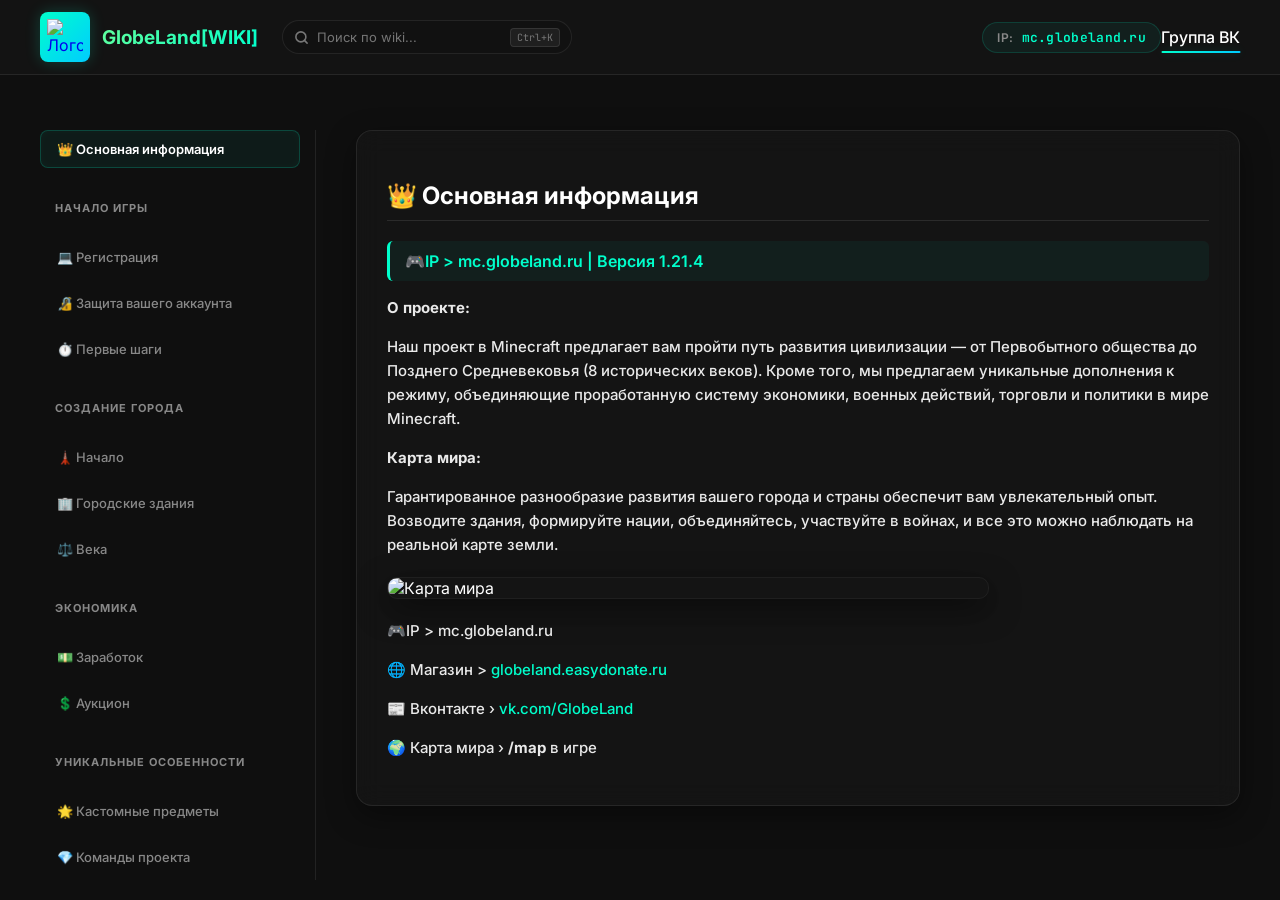
==== commit 7e68dc56: "fix(wiki): актуализация данных сервера, доната, крафтов, IP и ресурс-пака" ====
--- a/index.html
+++ b/index.html
@@ -24,7 +24,7 @@
     <nav id="navbar">
         <div class="nav-container">
             <div class="nav-left">
-                <a href="https://wiki.svastonland.ru" class="logo">
+                <a href="index.html" class="logo">
                     <div class="logo-icon">
                         <img src="https://i.postimg.cc/S2b5KGjH/logo.png" alt="Логотип">
                     </div>
@@ -83,7 +83,7 @@
             <button class="sidebar-btn" data-target="commands">💎 Команды проекта</button>
             <button class="sidebar-btn" data-target="donate">📜 Донат, описание</button>
             <button class="sidebar-btn" data-target="spawners">💀 Система спавнеров</button>
-            <button class="sidebar-btn" data-target="pack">💠 Ресурс-пак</button>
+            <button class="sidebar-btn" data-target="pack">💠 Ресурс-паки и моды</button>
 
             <h4 class="text">ВОЕННЫЕ ДЕЙСТВИЯ</h4>
             <button class="sidebar-btn" data-target="war">⚔️ Войны</button>
@@ -99,9 +99,7 @@
                 </section>
                 <div class="con2">🎮IP > mc.globeland.ru | Версия 1.21.4</div>
                 <p class="con3"><strong>О проекте:</strong></p>
-                <p class="con3">Наш проект в Minecraft предлагает вам окунуться в мир XV века. Кроме того, мы
-                    предлагаем уникальные дополнения к режиму, объединяющие проработанную систему экономики, военных
-                    действий, торговли и политики в мире Minecraft.</p>
+                <p class="con3">Наш проект в Minecraft предлагает вам пройти путь развития цивилизации — от Первобытного общества до Позднего Средневековья (8 исторических веков). Кроме того, мы предлагаем уникальные дополнения к режиму, объединяющие проработанную систему экономики, военных действий, торговли и политики в мире Minecraft.</p>
                 <p class="con3"><strong>Карта мира:</strong></p>
                 <p class="con3">Гарантированное разнообразие развития вашего города и страны обеспечит вам
                     увлекательный опыт. Возводите здания, формируйте нации, объединяйтесь, участвуйте в войнах, и все
@@ -110,9 +108,9 @@
                     <img src="https://i.postimg.cc/BZmQVHf7/photo-2025-09-21-21-13-19.jpg" alt="Карта мира">
                 </div>
                 <p class="con3">🎮IP > mc.globeland.ru</p>
-                <p class="con3">🌐 Сайт > easydonate.globeland.ru</p>
-                <p class="con3">📰 Вконтакте › vk.com/GlobeLand</p>
-                <p class="con3">🌍 Карта мира › </p>
+                <p class="con3">🌐 Магазин > <a href="https://globeland.easydonate.ru" target="_blank" rel="noopener noreferrer" style="color: #00ffcc; text-decoration: none;">globeland.easydonate.ru</a></p>
+                <p class="con3">📰 Вконтакте › <a href="https://vk.com/globeland" target="_blank" rel="noopener noreferrer" style="color: #00ffcc; text-decoration: none;">vk.com/GlobeLand</a></p>
+                <p class="con3">🌍 Карта мира › <strong>/map</strong> в игре</p>
             </div>
 
             <!-- Content 2 -->
@@ -127,7 +125,7 @@
                 <h3 class="con17">Этап №2 "Добавление сервера"</h3>
                 <div class="con2">Заходим в раздел "Сетевая игра"</div>
                 <div class="con5">Далее жмем на кнопочку "Добавить"</div>
-                <div class="con2">В строку "Адрес сервера" вводим IP: mc.globeland.gomc.me</div>
+                <div class="con2">В строку "Адрес сервера" вводим IP: play.globeland.ru</div>
                 <div class="con2">Готово! Теперь вы можете заходить и переходить к этапу №3.</div>
                 <h3 class="con17">Этап №3 "Регистрация"</h3>
                 <div class="con2">Заходим на сервер и начинаем регистрацию командой /register [пароль] [пароль].</div>
@@ -145,14 +143,12 @@
                 <h2 class="con4">Двухфакторная аутентификация (2fa)</h2>
                 <p class="con3">Итак, как же привязать аккаунт? Вам понадобится выполнить всего 3 шага:</p>
                 <h3 class="con17">- Шаг 1</h3>
-                <div class="con2">Заходим в телеграм-бота "GlobeLand(2fa)"</div>
+                <div class="con2">Зайдите на сервер и введите команду <strong>/2fa link</strong> — в чате появится персональный код и кликабельная ссылка на бота <strong>@GlobeLand_2fa_bot</strong>.</div>
                 <h3 class="con17">- Шаг 2</h3>
-                <div class="con2">Жмем на кнопочку "Start"</div>
+                <div class="con2">Откройте в Telegram бота <strong>@GlobeLand_2fa_bot</strong>, нажмите «Start» и в течение 5 минут отправьте полученную команду <strong>/start &lt;код&gt;</strong> (или перейдите по ссылке из чата).</div>
                 <h3 class="con17">- Шаг 3</h3>
-                <div class="con2">Далее в течение 5 минут заходим на сервер и вводим команду от бота.</div>
-                <div class="con2">Готово! Теперь чат должен выдать сообщение об успехе.</div>
-                <p class="con3">Учтите, что если вы не подключите 2fa, то вам придётся при каждом входе подтверждать
-                    свой вход в телеграме.</p>
+                <div class="con2">Готово! Чат подтвердит привязку. Обязательно сохраните одноразовые резервные коды, которые выдаст бот.</div>
+                <p class="con3">Учтите: после включения 2FA система запоминает ваш доверенный IP-адрес на 14 дней — подтверждать вход в Telegram нужно будет только при заходе с нового IP-адреса или по истечении этого срока. Управлять привязкой и устройствами можно через <strong>/2fa</strong>.</p>
             </div>
 
             <!-- Content 4 -->
@@ -176,12 +172,16 @@
                 <h2 class="con4">Добыча ресурсов</h2>
                 <p class="con3">Если вы загорелись идеей создать свой Город и начать его развивать, то достаточно
                     немного потратить времени и изучить данное дело.</p>
-                <p class="con3">Для создания своего Города вам требуется добыть следующие ресурсы:</p>
-                <p class="con3">• 256 дубовых досок</p>
-                <p class="con3">• 128 еловых досок</p>
+                <p class="con3">Для создания своего Города вам требуется добыть следующие ресурсы и подготовить стартовый капитал:</p>
+                <p class="con3">• 128 дубовых досок</p>
+                <p class="con3">• 256 еловых досок</p>
+                <p class="con3">• 64 булыжника</p>
+                <p class="con3">• 16 необработанного железа</p>
+                <p class="con3">• 32 угля</p>
+                <p class="con3">• 16 палок</p>
                 <p class="con3">• 64 земли</p>
                 <p class="con3">• 64 песка</p>
-                <p class="con3">• 128 булыжника</p>
+                <p class="con3">• 5 000 монет на балансе</p>
                 <p class="con3">После добычи данных ресурсов вам следует найти место своего поселения и расчистить
                     чанк от посторонних блоков (включить просмотр чанков F3 + G).</p>
 
@@ -189,22 +189,17 @@
                 <p class="con3">Когда вы добыли ресурсы и очистили чанк, введите команду: /t new Название_Города</p>
 
                 <h2 class="con4">Содержание Города</h2>
-                <p class="con3">Вам следует зарабатывать деньги и вкладывать их в казну своего Города, ведь за
-                    содержание следует платить налоги. Если казна будет пуста, то через 24 часа ваш Город превратится в
-                    руины.</p>
+                <p class="con3">Зарабатывайте монеты и пополняйте казну Города, так как раз в 24 часа (в 12:00 по игровому циклу) списывается налог на содержание: <strong>3 000 монет за каждый заприваченный чанк</strong>. Если в казне не хватит средств, город перейдёт в статус руин (на срок от 4 до 72 часов; восстановление через <strong>/t reclaim</strong> стоит 5 000 монет), а спустя 72 часа будет удалён.</p>
                 <p class="con3">Для пополнения казны напишите команду: /t deposit Сумма</p>
 
                 <h2 class="con4">Расширения</h2>
-                <p class="con3">При создании у вас во владениях всего 1 чанк. Чтобы расширить свой Город, выйдите за
-                    пределы текущей территории и пропишите: /t claim.</p>
-                <p class="con3">Чтобы захватить больше территории и увеличить лимит чанков, приглашайте других игроков
-                    вступать в ваш Город.</p>
+                <p class="con3">При создании у вас во владениях 1 чанк. Чтобы расширить Город, встаньте на соседний свободный чанк и пропишите <strong>/t claim</strong> (стоимость захвата — <strong>2 000 монет за чанк</strong>).</p>
+                <p class="con3">Лимит территории составляет <strong>8 чанков на каждого жителя</strong> (дополнительные бонусные чанки также даёт постройка «Дворец» / «Резиденция мэра» в <strong>/builds</strong>). Чтобы расширить границы, приглашайте новых игроков в ваш Город.</p>
 
                 <h2 class="con4">Хранилище и Века</h2>
                 <p class="con3">Вы создали свой Город, но не можете крафтить продвинутые ресурсы (железные, алмазные
                     инструменты, печки и т.д.)?</p>
-                <p class="con3">Вам нужно прокачивать свой Век Развития. Для просмотра требований напишите команду: /t
-                    centuries.</p>
+                <p class="con3">Вам нужно прокачивать свой Век Развития. Для просмотра требований напишите команду: <strong>/centuries</strong> (или <strong>/t centuries</strong>).</p>
                 <p class="con3">Более подробный гайд смотрите во вкладке "Века".</p>
             </div>
 
@@ -216,23 +211,41 @@
                 <div class="con2">🎮IP > mc.globeland.ru | Версия 1.21.4</div>
                 <h2 class="con4">Что такое Века?</h2>
                 <p class="con3">Это уровень прокачки вашей цивилизации. Изначально после создания города вы находитесь
-                    в Первобытном обществе.</p>
-                <p class="con3">Вам доступны следующие крафты:</p>
+                    в 1-м веке — <strong>Первобытном обществе</strong>.</p>
+                <p class="con3">На 1-м веке вам доступны следующие крафты:</p>
                 <p class="con3">• Деревянные инструменты и оружие</p>
-                <p class="con3">• Каменная кирка</p>
-                <p class="con3">• Костёр</p>
-                <p class="con3">• Верстак</p>
-                <p class="con3">• Сундук</p>
-                <p class="con3">• Факел</p>
-                <p class="con3">• Лестница</p>
-                <p class="con3">• Миска</p>
-                <p class="con3">• Хлеб</p>
+                <p class="con3">• Верстак и палки</p>
+                <p class="con3">• Факел и костёр</p>
+                <p class="con3">• Сундук и лестница</p>
+                <p class="con3">• Миска и хлеб</p>
+                <p class="con7">ℹ️ Каменная кирка и остальные каменные инструменты/оружие открываются со 2-го века («Каменный век»).</p>
+
+                <h2 class="con4">Все 8 веков развития</h2>
+                <div class="table-wrapper">
+                    <table class="team-table" id="ages-table">
+                        <thead>
+                            <tr>
+                                <th>Век</th>
+                                <th>Название</th>
+                                <th>Стоимость из казны</th>
+                            </tr>
+                        </thead>
+                        <tbody>
+                            <tr><td>1</td><td>Первобытное общество</td><td>Бесплатно (старт)</td></tr>
+                            <tr><td>2</td><td>Каменный век</td><td>25 000 монет + ресурсы</td></tr>
+                            <tr><td>3</td><td>Золотой Век</td><td>100 000 монет + ресурсы</td></tr>
+                            <tr><td>4</td><td>Железный Век</td><td>500 000 монет + ресурсы</td></tr>
+                            <tr><td>5</td><td>Алмазный Век</td><td>1 000 000 монет + ресурсы</td></tr>
+                            <tr><td>6</td><td>Век Рассвета</td><td>2 500 000 монет + ресурсы</td></tr>
+                            <tr><td>7</td><td>Раннее Средневековье</td><td>5 000 000 монет + ресурсы</td></tr>
+                            <tr><td>8</td><td>Позднее Средневековье</td><td>10 000 000 монет + ресурсы</td></tr>
+                        </tbody>
+                    </table>
+                </div>
 
                 <h2 class="con4">Переход на Новый Век</h2>
-                <p class="con3">Для перехода в следующий век положите все необходимые ресурсы в городской инвентарь
-                    (командой <strong>/t inventory</strong>). После этого введите команду <strong>/t centuries</strong>,
-                    выберите нужный век и система автоматически спишет ресурсы из инвентаря города. Ресурсы нужно
-                    сдавать сразу в полном объёме.</p>
+                <p class="con3">Для перехода в следующий век сложите все требуемые ресурсы в городской инвентарь
+                    (<strong>/inventory</strong> или <strong>/t inventory</strong> — команда доступна мэру и ассистентам на территории города), а деньги положите в казну (<strong>/t deposit</strong>). Затем откройте <strong>/centuries</strong> (или <strong>/t centuries</strong>) и выберите нужный век: система автоматически спишет средства и ресурсы в полном объёме.</p>
             </div>
 
             <!-- Content 8 -->
@@ -369,6 +382,80 @@
                         <div class="item-image"><img src="https://i.postimg.cc/1XpCRwSN/craft5.png" alt="Меч Берсерка">
                         </div>
                     </div>
+                    <div class="item-card">
+                        <div class="item-title">Звезда Незера</div>
+                        <div class="craft-grid-wrap">
+                            <div class="craft-grid-row">
+                                <div class="craft-grid" aria-label="Сетка крафта Звезды Незера">
+                                    <div class="craft-slot" title="Череп визер-скелета">💀<small>Череп</small></div>
+                                    <div class="craft-slot" title="Череп визер-скелета">💀<small>Череп</small></div>
+                                    <div class="craft-slot" title="Череп визер-скелета">💀<small>Череп</small></div>
+                                    <div class="craft-slot" title="Слеза гаста">💧<small>Гаст</small></div>
+                                    <div class="craft-slot" title="Незеритовый слиток">🧱<small>Незер.</small></div>
+                                    <div class="craft-slot" title="Слеза гаста">💧<small>Гаст</small></div>
+                                    <div class="craft-slot" title="Песок душ">⏳<small>Души</small></div>
+                                    <div class="craft-slot" title="Плачущий обсидиан">🟣<small>Обсид.</small></div>
+                                    <div class="craft-slot" title="Песок душ">⏳<small>Души</small></div>
+                                </div>
+                                <span class="craft-arrow">→</span>
+                                <div class="craft-slot craft-result-slot" title="Звезда Незера">⭐<small>Звезда</small></div>
+                            </div>
+                            <p class="craft-legend">3× Череп визер-скелета • 2× Слеза гаста + Незеритовый слиток • 2× Песок душ + Плачущий обсидиан</p>
+                        </div>
+                    </div>
+                </div>
+
+                <h2 class="con4">⚔️ Уникальная экипировка, оружие и способности</h2>
+                <div class="custom-gear-grid">
+                    <div class="custom-gear-card">
+                        <div class="custom-gear-header">
+                            <h3>Доспех и Меч Берсерка</h3>
+                            <span class="custom-gear-badge badge-crimson">Боевой сет</span>
+                        </div>
+                        <p>Полный комплект даёт пассивные эффекты <strong>Сила II</strong>, <strong>Скорость I</strong>, <strong>Сопротивление I</strong> и <strong>Ночное зрение</strong>, очищает негативные эффекты, но накладывает «Проклятие крови» (снимает по 1 HP каждые 3 сек.).</p>
+                        <ul>
+                            <li>Вместе с <strong>Мечом Берсерка</strong> активируется резонанс: <strong>Сила III, Скорость II, Спешка II</strong> и бонусный урон до +25% на низком здоровье.</li>
+                            <li>Способность <strong>«Кровавая волна»</strong> (КД 7 сек.) и усиленный вампиризм при полном сете.</li>
+                        </ul>
+                    </div>
+
+                    <div class="custom-gear-card">
+                        <div class="custom-gear-header">
+                            <h3>Доспех Фемто и Меч-Сокола</h3>
+                            <span class="custom-gear-badge badge-purple">Гравитация</span>
+                        </div>
+                        <p>Полный комплект Тьмы даёт <strong>Силу I</strong>, <strong>Скорость I</strong>, <strong>Сопротивление I</strong> и <strong>Ночное зрение</strong>, а также три активные способности:</p>
+                        <ul>
+                            <li><strong>Гравитационный захват</strong> — поднимает и швыряет врага с уроном от удара.</li>
+                            <li><strong>Искажение пространства</strong> — отталкивает противников (радиус 5.5 бл.) и отражает снаряды.</li>
+                            <li><strong>Крылья Чёрного Ястреба</strong> — воздушный рывок; <strong>Меч-Сокола</strong> с сетом Сокола открывает «Рывок ветра».</li>
+                        </ul>
+                    </div>
+
+                    <div class="custom-gear-card">
+                        <div class="custom-gear-header">
+                            <h3>Кобальтовая экипировка и кирки</h3>
+                            <span class="custom-gear-badge">Крафт и /shop</span>
+                        </div>
+                        <p>Крафтовая кобальтовая броня и инструменты (рецепты выше), а также особое снаряжение:</p>
+                        <ul>
+                            <li>Полный <strong>Кобальтовый сет</strong> даёт <strong>Сопротивление I</strong>, <strong>Огнестойкость</strong> и <strong>Подводное дыхание</strong>.</li>
+                            <li><strong>Кобальтовый щит</strong>, <strong>Кобальтовый трезубец</strong> и <strong>Обсидиановая кирка</strong> доступны в элитном снаряжении сервера.</li>
+                        </ul>
+                    </div>
+
+                    <div class="custom-gear-card">
+                        <div class="custom-gear-header">
+                            <h3>Копья, кинжалы и магазин /shop</h3>
+                            <span class="custom-gear-badge">Уникальное оружие</span>
+                        </div>
+                        <p>Особое оружие с механиками и редкая экипировка за Глобы:</p>
+                        <ul>
+                            <li><strong>Копья</strong> (каменное, золотое, железное) накладывают <strong>Яд II</strong> на 15 сек. (перезарядка 10 сек.).</li>
+                            <li><strong>Кинжалы</strong> наносят повышенный урон в спину (×1.5–3.0), а железный и алмазный вызывают кровотечение.</li>
+                            <li>В <strong>/shop</strong> (валюта Глобы) доступны Доспех Буревестника, стальные/закалённые/ультра наборы, сапфировые/вольфрамовые инструменты и талисманы.</li>
+                        </ul>
+                    </div>
                 </div>
             </div>
 
@@ -528,7 +615,7 @@
                             </tr>
                             <tr>
                                 <td>/t rank add [ник] [ранг]</td>
-                                <td>Назначить игроку ранг (заместитель/помощник/риэлтор/строитель/шериф).</td>
+                                <td>Назначить игроку городской ранг (assistant, helper, donator, vip, sheriff).</td>
                             </tr>
                             <tr>
                                 <td>/t rank remove [ник] [ранг]</td>
@@ -580,8 +667,7 @@
                             </tr>
                             <tr>
                                 <td>/builds</td>
-                                <td>Покупка функциональных зданий для города (аукцион, институт безопасности, военный
-                                    институт).</td>
+                                <td>Покупка функциональных зданий для города (Городское хранилище, Институт рынка, Дворец, Военный институт).</td>
                             </tr>
                             <tr>
                                 <td>/inventory</td>
@@ -598,7 +684,7 @@
                             </tr>
                             <tr>
                                 <td>/t baltop</td>
-                                <td>Богатейшие игроки.</td>
+                                <td>Богатейшие города (топ игроков: /baltop).</td>
                             </tr>
                             <tr>
                                 <td>/t bankhistory</td>
@@ -691,10 +777,6 @@
                                 <td>Разрешить/запретить указанной категории указанное действие.</td>
                             </tr>
                             <tr>
-                                <td>/plot set perm perm reset</td>
-                                <td>Вернуть стандартные настройки на участке.</td>
-                            </tr>
-                            <tr>
                                 <td>/plot toggle pvp on/off</td>
                                 <td>Включить/выключить PvP на участке.</td>
                             </tr>
@@ -712,7 +794,7 @@
                             </tr>
                             <tr>
                                 <td>/plot set perm reset</td>
-                                <td>Сброс прав.</td>
+                                <td>Вернуть стандартные права на участке.</td>
                             </tr>
                             <tr>
                                 <td>/plot toggle taxed on/off</td>
@@ -758,10 +840,10 @@
                         <tbody>
                             <tr>
                                 <td>!сообщение</td>
-                                <td>Переход в глобальный чат.</td>
-                            </tr>
-                            <tr>
-                                <td>/lc | /l</td>
+                                <td>Написать в глобальный чат (или команда /g [сообщение]).</td>
+                            </tr>
+                            <tr>
+                                <td>/lc</td>
                                 <td>Переход в локальный чат (радиус 100 блоков).</td>
                             </tr>
                             <tr>
@@ -771,6 +853,10 @@
                             <tr>
                                 <td>/nc</td>
                                 <td>Переход в национальный чат.</td>
+                            </tr>
+                            <tr>
+                                <td>/ac</td>
+                                <td>Переход в чат альянса.</td>
                             </tr>
                             <tr>
                                 <td>/msg [Ник]</td>
@@ -832,7 +918,7 @@
                             </tr>
                             <tr>
                                 <td>/accept</td>
-                                <td>Принять запрос.</td>
+                                <td>Принять приглашение в город/нацию (для ТП используйте /tpaccept).</td>
                             </tr>
                             <tr>
                                 <td>/sit /lay /crawl</td>
@@ -843,8 +929,16 @@
                                 <td>Выйти в лобби.</td>
                             </tr>
                             <tr>
-                                <td>/free</td>
-                                <td>Лютая халява.</td>
+                                <td>/kits</td>
+                                <td>Открыть меню стартового и ранговых наборов.</td>
+                            </tr>
+                            <tr>
+                                <td>/code [код]</td>
+                                <td>Активировать промокод.</td>
+                            </tr>
+                            <tr>
+                                <td>/menu</td>
+                                <td>Главное меню сервера (награды, варпы, магазин).</td>
                             </tr>
                             <tr>
                                 <td>/tpa [ник]</td>
@@ -894,37 +988,123 @@
                 <p class="con7">🔥 Это самый выгодный источник монет для Скупщика: собираете лут со спавнеров → сдаёте
                     в /buyer → получаете стабильный доход. Фермы и «классический» спавн мобов не нужны.</p>
                 <h2 class="con4">⚙️ Как работает спавнер</h2>
-                <p class="con7">Спавнер работает, только если вы находитесь в том же чанке, где он установлен. Если
+                <p class="con7">Спавнер работает, пока чанк с ним прогружен (достаточно, чтобы рядом находился любой
+                    игрок). Для работы обязательно нужно загрузить <strong>топливо</strong> (слот 47 в меню спавнера:
+                    уголь, угольный блок, огненный стержень или ведро лавы) — без топлива накопление не идёт. Если
                     хранилище спавнера заполняется на 100%, его работа останавливается, пока вы не заберёте лут.</p>
                 <h2 class="con4">🧰 Управление спавнером (ПКМ по спавнеру)</h2>
                 <p class="con7">В меню спавнера можно:</p>
                 <h3 class="con17">Посмотреть информацию (наведите на голову моба):</h3>
                 <div class="con16">% заполненности</div>
                 <div class="con16">множитель (уровень/стак спавнера)</div>
+                <h3 class="con17">Загрузить топливо (слот 47: уголь, угольный блок, огненный стержень, ведро лавы)</h3>
                 <h3 class="con17">Забрать накопленный лут (кнопка выдачи)</h3>
                 <h2 class="con4">📈 Прокачка (стакинг) спавнера</h2>
-                <p class="con7">Спавнеры стакуются — это увеличивает множитель и доход. Как прокачать:</p>
+                <p class="con7">Спавнеры стакуются до <strong>64 шт. в одном блоке</strong> — это увеличивает множитель и доход. Как прокачать:</p>
                 <p class="con7">1. Поставьте спавнер.</p>
                 <p class="con7">2. Возьмите такой же спавнер в руку.</p>
                 <p class="con7">3. Нажмите по установленному спавнеру ПКМ → уровень увеличится.</p>
-                <p class="con7">ℹ️ При разборе улучшенного спавнера спавнеры выпадают по одному, а уровень
-                    уменьшается.</p>
+                <p class="con7">ℹ️ При поломке улучшенного спавнера выпадает весь накопленный лут и весь стак спавнеров целиком (до 64 шт.).</p>
             </div>
 
             <!-- Content 14 -->
             <div id="pack" class="content-block hidden">
                 <section id="pack-section">
-                    <h1 class="con1">💠 Ресурс-пак</h1>
-                </section>
-                <div class="con2">🎮IP > mc.globeland.ru | Версия 1.21.4</div>
-                <h2 class="con4">Зачем нужен ресурс-пак?</h2>
-                <p class="con7">Без ресурс-пака игра - это не игра. Если играть без него, то ничего интересного ты не
-                    увидишь, так что лучше поставь.</p>
-                <h2 class="con4">Ресурс-пак на 1.21.4+</h2>
-                <div style="margin-top: 20px;">
-                    <a href="https://disk.yandex.ru/d/H5vVRqip-iFa-w" target="_blank" class="mc-button">Скачать
-                        Ресурс-пак</a>
-                </div>
+                    <h1 class="con1">💠 Ресурс-паки и моды</h1>
+                </section>
+                <div class="con2">🎮IP > mc.globeland.ru | Версия 1.21.4+</div>
+
+                <h2 class="con4">📦 Серверный ресурс-пак (актуальная версия)</h2>
+                <p class="con3">Ресурс-пак открывает весь визуал GlobeLand: кастомное оружие, 3D-броню, уникальные
+                    предметы, иконки меню и звуки сервера. При входе сервер предложит скачать его автоматически, но
+                    <strong>ручная установка в папку игры</strong> работает быстрее и убирает подгрузки при каждом
+                    перезаходе.</p>
+
+                <div class="pack-download-card">
+                    <div class="pack-download-main">
+                        <div class="pack-download-info">
+                            <div class="pack-title-row">
+                                <h3>GlobeLand-Pack.zip</h3>
+                                <span class="pack-badge-live">Актуально</span>
+                            </div>
+                            <p class="con7" style="margin-bottom: 12px;">Прямое скачивание самой свежей сборки напрямую с
+                                сайта — без сторонних дисков и ожидания.</p>
+                            <div class="pack-meta-row" id="pack-meta-info">
+                                <span class="pack-meta-pill">🕒 Обновлён: <strong>15.11.2026 19:40</strong></span>
+                                <span class="pack-meta-pill">📦 Размер: <strong>10.06 MB</strong></span>
+                            </div>
+                        </div>
+                        <a href="downloads/GlobeLand-Pack.zip?v=46fabaca" download="GlobeLand-Pack.zip"
+                            id="pack-download-btn" class="mc-button pack-download-cta">
+                            📥 Скачать ресурс-пак
+                        </a>
+                    </div>
+                </div>
+
+                <div class="con5">⚠️ <strong>Не распаковывайте архив!</strong> Внутри включена защита пака — обычный
+                    архиватор Windows или WinRAR покажет ошибку при открытии. Просто закиньте скачанный
+                    <code>.zip</code> целиком в папку <code>resourcepacks</code>, Minecraft загрузит его идеально.</div>
+
+                <h2 class="con4">🧩 Моды для 3D-брони и плащей (EMF + ETF)</h2>
+                <p class="con3">Чтобы видеть <strong>объёмные 3D-модели кастомной брони</strong> (шлемы с деталями,
+                    наплечники, шипы) и <strong>динамические 3D-плащи с анимацией движения</strong>, установите два
+                    лёгких клиентских мода на загрузчик <strong>Fabric</strong> (под вашу версию игры, 1.21.4+):</p>
+
+                <div class="mods-grid">
+                    <div class="mod-card">
+                        <div class="mod-card-header">
+                            <h3>Entity Model Features (EMF)</h3>
+                            <span class="mod-tag mod-tag-primary">3D-модели</span>
+                        </div>
+                        <p>Включает полноценную 3D-геометрию кастомной брони, физику динамических плащей и специальные
+                            анимации моделей на игроках.</p>
+                        <a href="https://modrinth.com/mod/entity-model-features" target="_blank"
+                            rel="noopener noreferrer" class="mc-button mod-link-btn">Скачать EMF на Modrinth</a>
+                    </div>
+
+                    <div class="mod-card">
+                        <div class="mod-card-header">
+                            <h3>Entity Texture Features (ETF)</h3>
+                            <span class="mod-tag">В паре с EMF</span>
+                        </div>
+                        <p>Обязательный мод-компаньон для EMF: обеспечивает корректные текстуры кастомных моделей,
+                            светящиеся элементы и детали экипировки.</p>
+                        <a href="https://modrinth.com/mod/entity-texture-features" target="_blank"
+                            rel="noopener noreferrer" class="mc-button mod-link-btn">Скачать ETF на Modrinth</a>
+                    </div>
+
+                    <div class="mod-card">
+                        <div class="mod-card-header">
+                            <h3>Fabric API</h3>
+                            <span class="mod-tag mod-tag-muted">База для Fabric</span>
+                        </div>
+                        <p>Базовая библиотека для запуска EMF и ETF на Fabric. Полностью совместима с модами
+                            оптимизации <strong>Sodium</strong> и шейдерами <strong>Iris</strong>.</p>
+                        <a href="https://modrinth.com/mod/fabric-api" target="_blank" rel="noopener noreferrer"
+                            class="mc-button mod-link-btn">Скачать Fabric API</a>
+                    </div>
+                </div>
+
+                <div class="pack-vanilla-note">
+                    <h3>🛡️ А если играть без модов (на чистой ваниле)?</h3>
+                    <p class="con7" style="margin-bottom: 0;">Зайти на сервер можно абсолютно спокойно без модов! Если
+                        EMF и ETF не установлены, ресурс-пак всё равно отработает корректно: вместо объёмной 3D-брони и
+                        плаща будет показан аккуратный ванильный скин-облик брони без поломанных текстур. Но для
+                        максимальной красоты советуем поставить <strong>EMF + ETF</strong>.</p>
+                </div>
+
+                <h2 class="con4">🛠️ Как установить за 1 минуту</h2>
+                <ul class="pack-steps-list">
+                    <li><strong>1. Установите ресурс-пак:</strong> скачайте <code>GlobeLand-Pack.zip</code> кнопкой
+                        выше, откройте в игре <em>Настройки → Пакеты ресурсов → Папка с наборами</em>, закиньте файл
+                        (не распаковывая!) и перенесите его в активные наборы. При обновлении просто замените файл и
+                        нажмите <code>F3 + T</code> в игре.</li>
+                    <li><strong>2. Поставьте моды (для 3D-эффектов):</strong> установите загрузчик
+                        <strong>Fabric</strong> под вашу версию (1.21.4 или новее) и скопируйте в папку
+                        <code>.minecraft/mods</code> три файла <code>.jar</code>: <strong>Fabric API</strong>,
+                        <strong>Entity Model Features (EMF)</strong> и <strong>Entity Texture Features (ETF)</strong>.
+                    </li>
+                </ul>
             </div>
 
             <!-- Content 15 -->
@@ -945,14 +1125,11 @@
                 <h2 class="con4">Требования для объявления войны (Зависимости)</h2>
                 <p class="con3">Для того чтобы начать войну, должны быть соблюдены следующие условия:</p>
                 <p class="con7">1. 👥 <strong>Онлайн участников в сети:</strong></p>
-                <div class="con16">У города <strong>защиты</strong> в сети должен находиться мэр и как минимум 2
-                    участника.</div>
-                <div class="con16">У города <strong>атаки</strong> в сети должен находиться мэр и как минимум 1
-                    участник.</div>
-                <p class="con7">2. ⚖️ <strong>Разница в развитии:</strong> Века городов не должны различаться более
-                    чем на 1.</p>
-                <p class="con7">3. 🏢 <strong>Военный институт:</strong> У города атаки обязательно должно быть
-                    приобретено здание "Военный институт" (покупается в /builds).</p>
+                <div class="con16">У города <strong>защиты</strong> в сети должно находиться минимум <strong>3 видимых жителя онлайн</strong> (присутствие мэра защиты в сети не обязательно).</div>
+                <div class="con16">В <strong>атаке</strong> войну объявляет мэр или ассистент (достаточно 1 участника в городе, дополнительный онлайн не требуется).</div>
+                <p class="con7">2. ⚖️ <strong>Разница в развитии:</strong> Можно напасть на город <strong>вашего века или на 1 век ниже</strong> (на более развитый по векам город войну объявить нельзя).</p>
+                <p class="con7">3. 💰 <strong>Стоимость объявления войны:</strong> Из казны города списывается <strong>500 000 + (1 000 × чанки цели × век цели)</strong> монет (минимум 501 000).</p>
+                <p class="con7">4. 🏢 <strong>Здания (/builds и /warfare):</strong> Для самого объявления войны в <strong>/war</strong> постройки не обязательны, но для покупки флага захвата (I ур.) и штурмового ТНТ (II ур.) в <strong>/warfare</strong> нужен «Военный институт», а для покупки нейтралитета — «Дворец» (I ур.).</p>
             </div>
 
             <!-- Content 16 -->
@@ -970,18 +1147,17 @@
 
                 <h3 class="con17">📦 Городское хранилище</h3>
                 <div class="con16">Увеличивает общую вместимость городского инвентаря (доступ к инвентарю:
-                    <strong>/inventory</strong> или <strong>/t inventory</strong>).
+                    <strong>/inventory</strong> или <strong>/t inventory</strong> для мэра и ассистентов).
                 </div>
 
                 <h3 class="con17">📉 Институт рынка</h3>
                 <div class="con16">Уменьшает ежедневный налог на содержание вашего города.</div>
 
-                <h3 class="con17">🏰 Резиденция мэра</h3>
-                <div class="con16">Добавляет дополнительные бонусные чанки к территории города.</div>
+                <h3 class="con17">🏰 Дворец (Резиденция мэра)</h3>
+                <div class="con16">Добавляет дополнительные бонусные чанки к территории города (+20 на I ур., +50 на II ур.) и открывает покупку нейтралитета в <strong>/warfare</strong>.</div>
 
                 <h3 class="con17">⚔️ Военный институт</h3>
-                <div class="con16">Открывает доступ к военным действиям (необходим для объявления войны другим городам).
-                </div>
+                <div class="con16">Открывает доступ к военным инструментам в <strong>/warfare</strong>: покупка флага захвата территории (I уровень) и штурмового ТНТ (II уровень).</div>
             </div>
         </main>
     </div>
--- a/style.css
+++ b/style.css
@@ -1073,6 +1073,206 @@
   box-shadow: 0 0 15px rgba(0, 255, 204, 0.3);
 }
 
+/* ───── РАЗДЕЛ РЕСУРС-ПАКИ И МОДЫ ───── */
+.pack-download-card {
+  background: linear-gradient(135deg, rgba(0, 255, 204, 0.06), rgba(20, 20, 20, 0.95));
+  border: 1px solid rgba(0, 255, 204, 0.22);
+  border-radius: 14px;
+  padding: 22px 24px;
+  margin: 18px 0;
+  box-shadow: 0 10px 25px rgba(0, 0, 0, 0.35);
+}
+
+.pack-download-main {
+  display: flex;
+  align-items: center;
+  justify-content: space-between;
+  gap: 20px;
+}
+
+.pack-download-info {
+  min-width: 0;
+  flex: 1;
+}
+
+.pack-title-row {
+  display: flex;
+  align-items: center;
+  gap: 10px;
+  margin-bottom: 6px;
+}
+
+.pack-title-row h3 {
+  margin: 0;
+  font-size: 18px;
+  font-weight: 700;
+  color: #ffffff;
+  font-family: var(--font-mono);
+}
+
+.pack-badge-live {
+  font-size: 11px;
+  font-weight: 700;
+  letter-spacing: 0.4px;
+  text-transform: uppercase;
+  padding: 3px 9px;
+  border-radius: 999px;
+  color: #00ffcc;
+  background: rgba(0, 255, 204, 0.12);
+  border: 1px solid rgba(0, 255, 204, 0.3);
+}
+
+.pack-meta-row {
+  display: flex;
+  flex-wrap: wrap;
+  gap: 8px;
+}
+
+.pack-meta-pill {
+  font-size: 12px;
+  color: #cccccc;
+  background: rgba(255, 255, 255, 0.04);
+  border: 1px solid rgba(255, 255, 255, 0.08);
+  border-radius: 8px;
+  padding: 4px 10px;
+}
+
+.pack-meta-pill strong {
+  color: #ffffff;
+  font-weight: 600;
+}
+
+.pack-download-cta {
+  flex-shrink: 0;
+  background: #00ffcc;
+  color: #0f0f0f;
+  border-color: #00ffcc;
+  font-weight: 700;
+  padding: 14px 24px;
+  white-space: nowrap;
+}
+
+.pack-download-cta:hover {
+  background: #33ffd6;
+  color: #0a0a0a;
+  box-shadow: 0 0 22px rgba(0, 255, 204, 0.45);
+  transform: translateY(-1px);
+}
+
+.mods-grid {
+  display: grid;
+  grid-template-columns: repeat(auto-fit, minmax(240px, 1fr));
+  gap: 16px;
+  margin: 16px 0 20px 0;
+}
+
+.mod-card {
+  background: #1a1a1a;
+  border: 1px solid rgba(255, 255, 255, 0.06);
+  border-radius: 12px;
+  padding: 18px;
+  display: flex;
+  flex-direction: column;
+  justify-content: space-between;
+  gap: 12px;
+  transition: transform 0.25s ease, border-color 0.25s ease, box-shadow 0.25s ease;
+}
+
+.mod-card:hover {
+  transform: translateY(-3px);
+  border-color: rgba(0, 255, 204, 0.35);
+  box-shadow: 0 8px 20px rgba(0, 0, 0, 0.35);
+}
+
+.mod-card-header {
+  display: flex;
+  align-items: flex-start;
+  justify-content: space-between;
+  gap: 10px;
+}
+
+.mod-card-header h3 {
+  margin: 0;
+  font-size: 16px;
+  font-weight: 700;
+  color: #ffffff;
+  line-height: 1.3;
+}
+
+.mod-tag {
+  flex-shrink: 0;
+  font-size: 11px;
+  font-weight: 600;
+  color: #00ffcc;
+  background: rgba(0, 255, 204, 0.08);
+  border: 1px solid rgba(0, 255, 204, 0.22);
+  border-radius: 6px;
+  padding: 3px 8px;
+}
+
+.mod-tag-primary {
+  background: rgba(0, 255, 204, 0.14);
+  border-color: rgba(0, 255, 204, 0.4);
+}
+
+.mod-tag-muted {
+  color: #bbbbbb;
+  background: rgba(255, 255, 255, 0.06);
+  border-color: rgba(255, 255, 255, 0.12);
+}
+
+.mod-card p {
+  margin: 0;
+  font-size: 14px;
+  color: #c8c8c8;
+  line-height: 1.55;
+  flex: 1;
+}
+
+.mod-link-btn {
+  width: 100%;
+  box-sizing: border-box;
+  padding: 10px 14px;
+  font-size: 13px;
+}
+
+.pack-vanilla-note {
+  background: #1c1c1c;
+  border: 1px solid rgba(255, 255, 255, 0.06);
+  border-left: 3px solid #00ffcc;
+  border-radius: 10px;
+  padding: 16px 18px;
+  margin-bottom: 10px;
+}
+
+.pack-vanilla-note h3 {
+  margin: 0 0 8px 0;
+  font-size: 15px;
+  font-weight: 700;
+  color: #ffffff;
+}
+
+.pack-steps-list {
+  margin: 0;
+  padding-left: 18px;
+  display: flex;
+  flex-direction: column;
+  gap: 10px;
+  color: #dcdcdc;
+  font-size: 14px;
+  line-height: 1.6;
+}
+
+.pack-steps-list code,
+#pack .con5 code {
+  font-family: var(--font-mono);
+  font-size: 12.5px;
+  color: #00ffcc;
+  background: rgba(0, 255, 204, 0.08);
+  padding: 1px 6px;
+  border-radius: 4px;
+}
+
 .hidden {
   display: none !important;
 }
@@ -1154,6 +1354,17 @@
   .nav-links a {
     font-size: 15px;
   }
+
+  .pack-download-main {
+    flex-direction: column;
+    align-items: stretch;
+  }
+
+  .pack-download-cta {
+    width: 100%;
+    box-sizing: border-box;
+    text-align: center;
+  }
 }
 
 @media (max-width: 600px) {
@@ -1209,6 +1420,10 @@
 
   .team-table td:first-child {
     font-size: 13px;
+  }
+
+  .pack-download-card {
+    padding: 16px;
   }
 }
 
@@ -1272,4 +1487,180 @@
 
 .item-image img:hover {
   transform: scale(1.05);
-}+}
+
+/* Rank Price Badge in Donate Widget */
+.rank-title {
+  display: flex;
+  flex-wrap: wrap;
+  align-items: center;
+  gap: 10px;
+}
+
+.rank-price-badge {
+  margin-left: auto;
+  font-size: 13px;
+  font-weight: 600;
+  color: #34eb46;
+  background: rgba(52, 235, 70, 0.12);
+  border: 1px solid rgba(52, 235, 70, 0.35);
+  padding: 4px 12px;
+  border-radius: 999px;
+}
+
+/* HTML Crafting Grid Card (for recipes without static PNG preview) */
+.craft-grid-wrap {
+  display: flex;
+  flex-direction: column;
+  align-items: center;
+  gap: 12px;
+  padding: 16px 12px 10px;
+  background: rgba(15, 15, 15, 0.7);
+  border: 1px solid #303030;
+  border-radius: 10px;
+  width: 100%;
+  box-sizing: border-box;
+}
+
+.craft-grid-row {
+  display: flex;
+  align-items: center;
+  justify-content: center;
+  gap: 14px;
+  flex-wrap: wrap;
+}
+
+.craft-grid {
+  display: grid;
+  grid-template-columns: repeat(3, 52px);
+  grid-template-rows: repeat(3, 52px);
+  gap: 5px;
+  background: #141414;
+  padding: 6px;
+  border: 1px solid #2b2b2b;
+  border-radius: 8px;
+}
+
+.craft-slot {
+  display: flex;
+  flex-direction: column;
+  align-items: center;
+  justify-content: center;
+  background: #232323;
+  border: 1px solid #3a3a3a;
+  border-radius: 6px;
+  font-size: 18px;
+  line-height: 1.1;
+  color: #f0f0f0;
+  cursor: default;
+  user-select: none;
+  padding: 2px;
+  text-align: center;
+}
+
+.craft-slot small {
+  font-size: 9px;
+  color: #9e9e9e;
+  margin-top: 2px;
+  line-height: 1;
+}
+
+.craft-arrow {
+  font-size: 20px;
+  font-weight: 700;
+  color: var(--primary-accent);
+}
+
+.craft-result-slot {
+  width: 58px;
+  height: 58px;
+  border-color: rgba(0, 255, 204, 0.55);
+  background: rgba(0, 255, 204, 0.08);
+  box-shadow: 0 0 12px rgba(0, 255, 204, 0.15);
+}
+
+.craft-legend {
+  font-size: 12.5px;
+  line-height: 1.45;
+  color: #b8b8b8;
+  text-align: center;
+  margin: 0;
+}
+
+/* Custom Gear & Unique Mechanics Grid */
+.custom-gear-grid {
+  display: grid;
+  grid-template-columns: repeat(auto-fit, minmax(290px, 1fr));
+  gap: 18px;
+  margin: 20px 0 30px;
+}
+
+.custom-gear-card {
+  background: #1e1e1e;
+  border: 1px solid #2d2d2d;
+  border-radius: 12px;
+  padding: 18px 20px;
+  transition: transform 0.2s ease, border-color 0.2s ease, box-shadow 0.2s ease;
+}
+
+.custom-gear-card:hover {
+  transform: translateY(-2px);
+  border-color: rgba(0, 255, 204, 0.45);
+  box-shadow: 0 6px 20px rgba(0, 0, 0, 0.35);
+}
+
+.custom-gear-header {
+  display: flex;
+  align-items: center;
+  justify-content: space-between;
+  gap: 10px;
+  margin-bottom: 10px;
+}
+
+.custom-gear-header h3 {
+  margin: 0;
+  font-size: 16.5px;
+  color: #ffffff;
+}
+
+.custom-gear-badge {
+  font-size: 11.5px;
+  font-weight: 600;
+  padding: 3px 9px;
+  border-radius: 999px;
+  background: rgba(0, 255, 204, 0.12);
+  border: 1px solid rgba(0, 255, 204, 0.3);
+  color: var(--primary-accent);
+  white-space: nowrap;
+}
+
+.custom-gear-badge.badge-crimson {
+  background: rgba(255, 70, 70, 0.14);
+  border-color: rgba(255, 70, 70, 0.35);
+  color: #ff6b6b;
+}
+
+.custom-gear-badge.badge-purple {
+  background: rgba(176, 60, 255, 0.14);
+  border-color: rgba(176, 60, 255, 0.38);
+  color: #d48aff;
+}
+
+.custom-gear-card p {
+  margin: 0 0 8px;
+  font-size: 14px;
+  line-height: 1.55;
+  color: #cccccc;
+}
+
+.custom-gear-card ul {
+  margin: 6px 0 0;
+  padding-left: 18px;
+  color: #cccccc;
+  font-size: 13.5px;
+  line-height: 1.55;
+}
+
+.custom-gear-card li + li {
+  margin-top: 4px;
+}
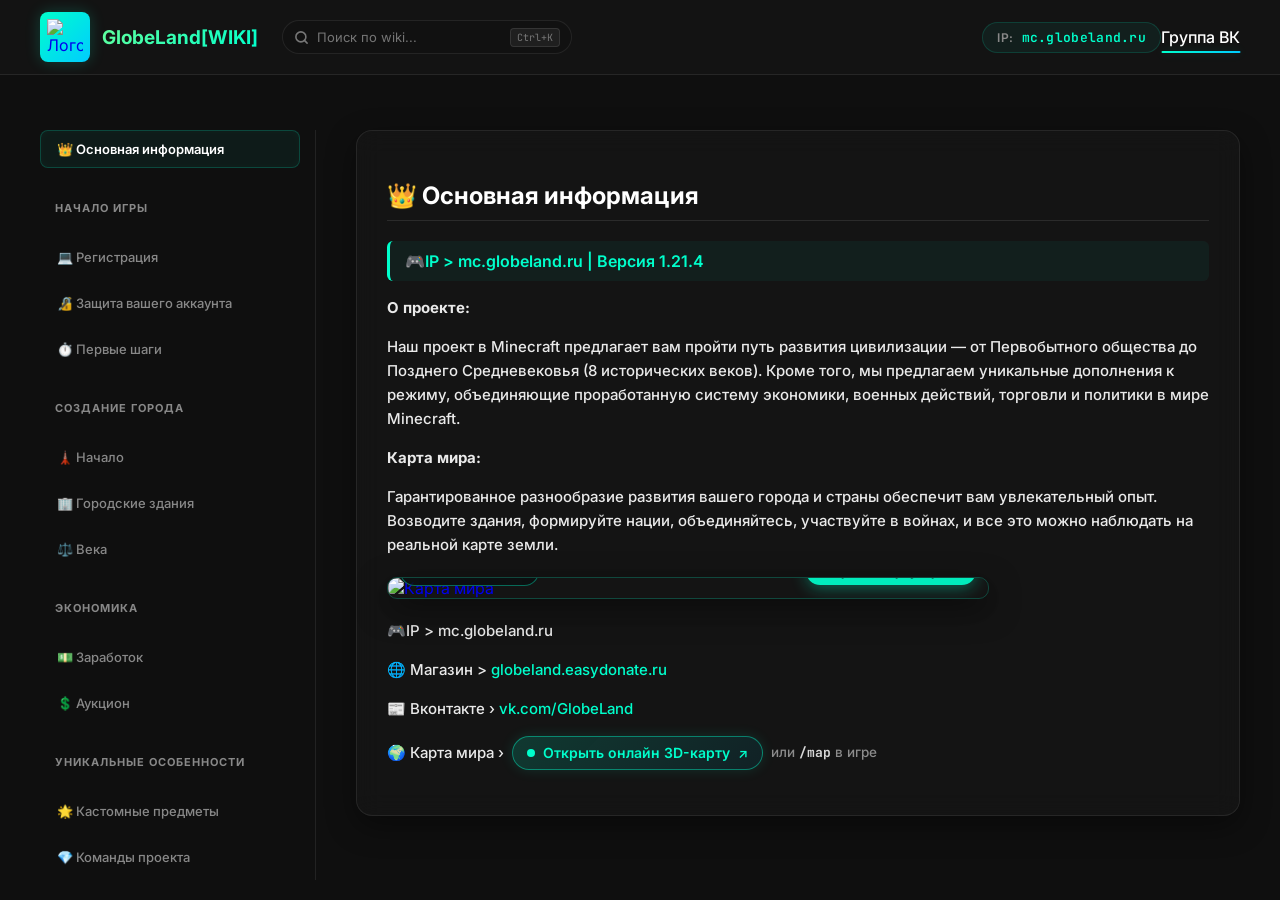
==== commit f7abeb5e: "feat(wiki): добавлена интерактивная ссылка на 3D-карту мира" ====
--- a/index.html
+++ b/index.html
@@ -104,13 +104,25 @@
                 <p class="con3">Гарантированное разнообразие развития вашего города и страны обеспечит вам
                     увлекательный опыт. Возводите здания, формируйте нации, объединяйтесь, участвуйте в войнах, и все
                     это можно наблюдать на реальной карте земли.</p>
-                <div class="img-container">
+                <a href="http://d1.rustix.me:27075" target="_blank" rel="noopener noreferrer" class="img-container map-preview-card" title="Открыть интерактивную 3D-карту мира">
                     <img src="https://i.postimg.cc/BZmQVHf7/photo-2025-09-21-21-13-19.jpg" alt="Карта мира">
-                </div>
+                    <span class="map-preview-overlay">
+                        <span class="map-live-badge"><span class="map-live-dot" aria-hidden="true"></span> LIVE 3D-КАРТА</span>
+                        <span class="map-preview-cta">Открыть в браузере <span class="map-live-arrow" aria-hidden="true">↗</span></span>
+                    </span>
+                </a>
                 <p class="con3">🎮IP > mc.globeland.ru</p>
                 <p class="con3">🌐 Магазин > <a href="https://globeland.easydonate.ru" target="_blank" rel="noopener noreferrer" style="color: #00ffcc; text-decoration: none;">globeland.easydonate.ru</a></p>
                 <p class="con3">📰 Вконтакте › <a href="https://vk.com/globeland" target="_blank" rel="noopener noreferrer" style="color: #00ffcc; text-decoration: none;">vk.com/GlobeLand</a></p>
-                <p class="con3">🌍 Карта мира › <strong>/map</strong> в игре</p>
+                <p class="con3 map-link-row">
+                    <span>🌍 Карта мира ›</span>
+                    <a href="http://d1.rustix.me:27075" target="_blank" rel="noopener noreferrer" class="map-live-link">
+                        <span class="map-live-dot" aria-hidden="true"></span>
+                        <span>Открыть онлайн 3D-карту</span>
+                        <span class="map-live-arrow" aria-hidden="true">↗</span>
+                    </a>
+                    <span class="map-cmd-hint">или <strong>/map</strong> в игре</span>
+                </p>
             </div>
 
             <!-- Content 2 -->
@@ -158,7 +170,7 @@
                 </section>
                 <div class="con2">🎮IP > mc.globeland.ru | Версия 1.21.4</div>
                 <p class="con9">При появлении на спавне сервера перед вами стоит задача определить, как поступить
-                    далее. Для начала рекомендуется изучить карту сервера, где вы найдете все существующие города и
+                    далее. Для начала рекомендуется изучить <a href="http://d1.rustix.me:27075" target="_blank" rel="noopener noreferrer" class="wiki-inline-link">онлайн-карту сервера ↗</a>, где вы найдете все существующие города и
                     соответствующую информацию. Теперь можно выбрать: присоединиться к уже существующему городу или
                     найти подходящее место для создания своего.</p>
             </div>
--- a/style.css
+++ b/style.css
@@ -1664,3 +1664,176 @@
 .custom-gear-card li + li {
   margin-top: 4px;
 }
+
+/* ───── ИНТЕРАКТИВНАЯ ГИПЕРССЫЛКА НА 3D-КАРТУ МИРА ───── */
+@keyframes mapLivePulse {
+  0%, 100% {
+    transform: scale(1);
+    box-shadow: 0 0 0 0 rgba(0, 255, 204, 0.7);
+  }
+  50% {
+    transform: scale(1.12);
+    box-shadow: 0 0 0 6px rgba(0, 255, 204, 0);
+  }
+}
+
+.map-preview-card {
+  display: block;
+  position: relative;
+  text-decoration: none;
+  border-color: rgba(0, 255, 204, 0.22);
+  transition: transform 0.28s ease, border-color 0.28s ease, box-shadow 0.28s ease;
+}
+
+.map-preview-card img {
+  transition: transform 0.45s cubic-bezier(0.22, 1, 0.36, 1), filter 0.3s ease;
+}
+
+.map-preview-card:hover {
+  transform: translateY(-2px);
+  border-color: rgba(0, 255, 204, 0.65);
+  box-shadow: 0 14px 34px rgba(0, 0, 0, 0.6), 0 0 22px rgba(0, 255, 204, 0.18);
+}
+
+.map-preview-card:hover img {
+  transform: scale(1.03);
+  filter: brightness(1.06);
+}
+
+.map-preview-overlay {
+  position: absolute;
+  left: 12px;
+  right: 12px;
+  bottom: 12px;
+  display: flex;
+  align-items: center;
+  justify-content: space-between;
+  gap: 10px;
+  pointer-events: none;
+}
+
+.map-live-badge,
+.map-preview-cta {
+  display: inline-flex;
+  align-items: center;
+  gap: 7px;
+  padding: 6px 12px;
+  border-radius: 999px;
+  font-size: 12px;
+  font-weight: 700;
+  letter-spacing: 0.3px;
+  backdrop-filter: blur(10px);
+  -webkit-backdrop-filter: blur(10px);
+}
+
+.map-live-badge {
+  background: rgba(12, 16, 18, 0.82);
+  border: 1px solid rgba(0, 255, 204, 0.38);
+  color: #ffffff;
+}
+
+.map-preview-cta {
+  background: rgba(0, 255, 204, 0.92);
+  color: #0b1111;
+  box-shadow: 0 4px 16px rgba(0, 255, 204, 0.32);
+  transition: transform 0.25s ease, background 0.25s ease;
+}
+
+.map-preview-card:hover .map-preview-cta {
+  background: #33ffd6;
+  transform: translateY(-1px);
+}
+
+.map-link-row {
+  display: flex;
+  flex-wrap: wrap;
+  align-items: center;
+  gap: 8px;
+}
+
+.map-live-link {
+  display: inline-flex;
+  align-items: center;
+  gap: 8px;
+  padding: 5px 14px;
+  border-radius: 999px;
+  background: linear-gradient(135deg, rgba(0, 255, 204, 0.16), rgba(0, 204, 255, 0.08));
+  border: 1px solid rgba(0, 255, 204, 0.42);
+  color: var(--primary-accent);
+  font-size: 14px;
+  font-weight: 600;
+  text-decoration: none;
+  box-shadow: 0 0 14px rgba(0, 255, 204, 0.12);
+  transition: all 0.22s cubic-bezier(0.22, 1, 0.36, 1);
+}
+
+.map-live-link:hover {
+  background: linear-gradient(135deg, rgba(0, 255, 204, 0.28), rgba(0, 204, 255, 0.16));
+  border-color: var(--primary-accent);
+  color: #ffffff;
+  transform: translateY(-1px);
+  box-shadow: 0 6px 20px rgba(0, 255, 204, 0.28);
+}
+
+.map-live-link:active {
+  transform: translateY(0);
+}
+
+.map-live-dot {
+  width: 8px;
+  height: 8px;
+  border-radius: 50%;
+  background: var(--primary-accent);
+  flex-shrink: 0;
+  animation: mapLivePulse 1.8s ease-in-out infinite;
+}
+
+.map-live-arrow {
+  display: inline-block;
+  font-size: 13px;
+  transition: transform 0.22s ease;
+}
+
+.map-live-link:hover .map-live-arrow,
+.map-preview-card:hover .map-live-arrow {
+  transform: translate(2px, -2px);
+}
+
+.map-cmd-hint {
+  color: #8c8c8c;
+  font-size: 13.5px;
+}
+
+.map-cmd-hint strong {
+  color: #d8d8d8;
+  font-family: var(--font-mono);
+  font-size: 13px;
+}
+
+.wiki-inline-link {
+  color: var(--primary-accent);
+  font-weight: 600;
+  text-decoration: none;
+  border-bottom: 1px dashed rgba(0, 255, 204, 0.55);
+  transition: color 0.2s ease, border-color 0.2s ease, text-shadow 0.2s ease;
+}
+
+.wiki-inline-link:hover {
+  color: #ffffff;
+  border-bottom-color: var(--primary-accent);
+  text-shadow: 0 0 10px rgba(0, 255, 204, 0.45);
+}
+
+@media (max-width: 600px) {
+  .map-preview-overlay {
+    left: 8px;
+    right: 8px;
+    bottom: 8px;
+  }
+
+  .map-live-badge,
+  .map-preview-cta {
+    padding: 4px 9px;
+    font-size: 11px;
+  }
+}
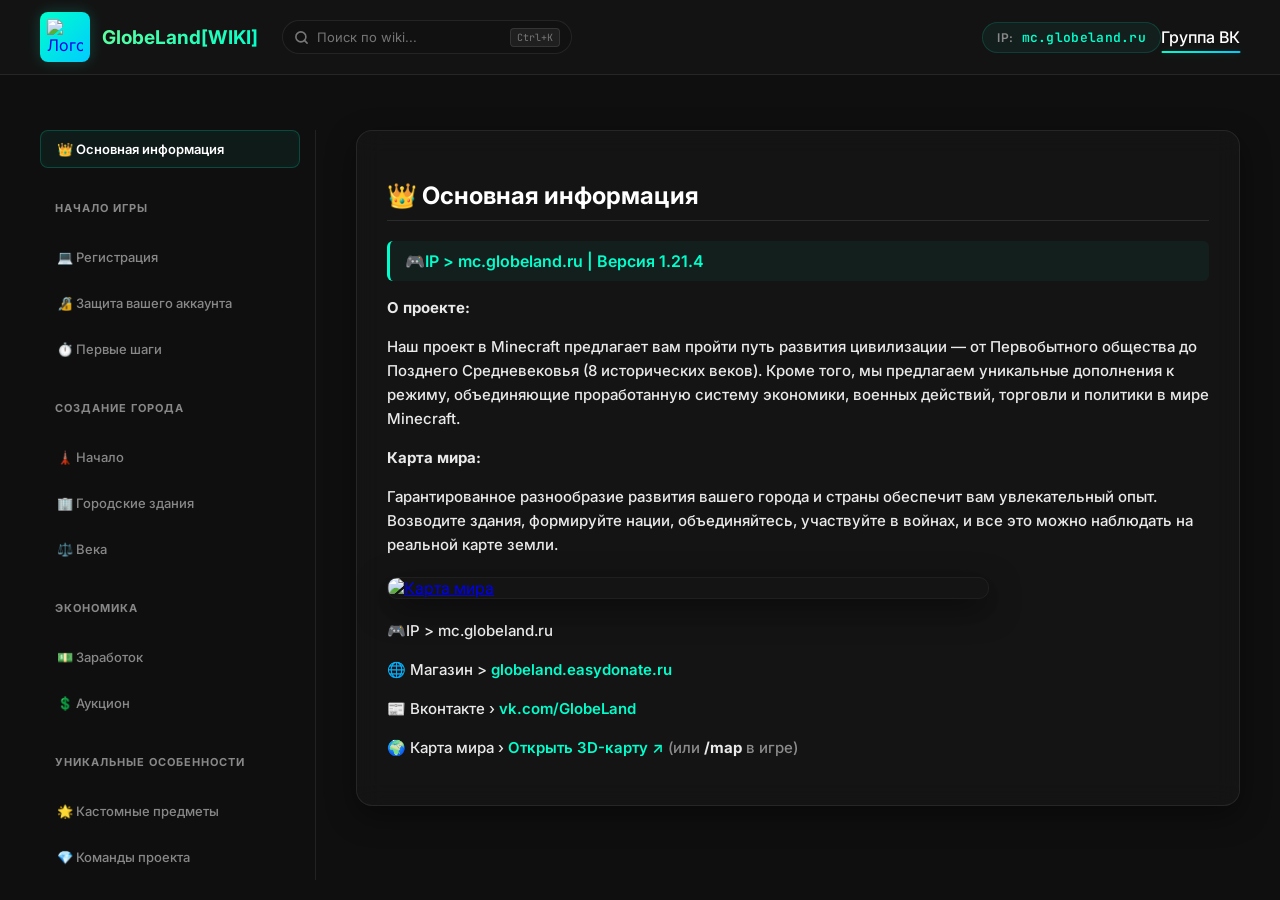
==== commit 807b9873: "fix(wiki): единый стиль ссылок на карту и сброс кэша CSS" ====
--- a/index.html
+++ b/index.html
@@ -16,7 +16,7 @@
     <link rel="preconnect" href="https://fonts.gstatic.com" crossorigin>
     <link href="https://fonts.googleapis.com/css2?family=Inter:wght@400;500;600;700&family=JetBrains+Mono:wght@400;600&display=swap" rel="stylesheet">
     
-    <link rel="stylesheet" href="style.css">
+    <link rel="stylesheet" href="style.css?v=2">
 </head>
 
 <body>
@@ -104,25 +104,15 @@
                 <p class="con3">Гарантированное разнообразие развития вашего города и страны обеспечит вам
                     увлекательный опыт. Возводите здания, формируйте нации, объединяйтесь, участвуйте в войнах, и все
                     это можно наблюдать на реальной карте земли.</p>
-                <a href="http://d1.rustix.me:27075" target="_blank" rel="noopener noreferrer" class="img-container map-preview-card" title="Открыть интерактивную 3D-карту мира">
-                    <img src="https://i.postimg.cc/BZmQVHf7/photo-2025-09-21-21-13-19.jpg" alt="Карта мира">
-                    <span class="map-preview-overlay">
-                        <span class="map-live-badge"><span class="map-live-dot" aria-hidden="true"></span> LIVE 3D-КАРТА</span>
-                        <span class="map-preview-cta">Открыть в браузере <span class="map-live-arrow" aria-hidden="true">↗</span></span>
-                    </span>
-                </a>
+                <div class="img-container map-img-link">
+                    <a href="http://d1.rustix.me:27075" target="_blank" rel="noopener noreferrer" title="Открыть 3D-карту мира">
+                        <img src="https://i.postimg.cc/BZmQVHf7/photo-2025-09-21-21-13-19.jpg" alt="Карта мира">
+                    </a>
+                </div>
                 <p class="con3">🎮IP > mc.globeland.ru</p>
-                <p class="con3">🌐 Магазин > <a href="https://globeland.easydonate.ru" target="_blank" rel="noopener noreferrer" style="color: #00ffcc; text-decoration: none;">globeland.easydonate.ru</a></p>
-                <p class="con3">📰 Вконтакте › <a href="https://vk.com/globeland" target="_blank" rel="noopener noreferrer" style="color: #00ffcc; text-decoration: none;">vk.com/GlobeLand</a></p>
-                <p class="con3 map-link-row">
-                    <span>🌍 Карта мира ›</span>
-                    <a href="http://d1.rustix.me:27075" target="_blank" rel="noopener noreferrer" class="map-live-link">
-                        <span class="map-live-dot" aria-hidden="true"></span>
-                        <span>Открыть онлайн 3D-карту</span>
-                        <span class="map-live-arrow" aria-hidden="true">↗</span>
-                    </a>
-                    <span class="map-cmd-hint">или <strong>/map</strong> в игре</span>
-                </p>
+                <p class="con3">🌐 Магазин > <a href="https://globeland.easydonate.ru" target="_blank" rel="noopener noreferrer" class="wiki-accent-link" style="color: #00ffcc; text-decoration: none;">globeland.easydonate.ru</a></p>
+                <p class="con3">📰 Вконтакте › <a href="https://vk.com/globeland" target="_blank" rel="noopener noreferrer" class="wiki-accent-link" style="color: #00ffcc; text-decoration: none;">vk.com/GlobeLand</a></p>
+                <p class="con3">🌍 Карта мира › <a href="http://d1.rustix.me:27075" target="_blank" rel="noopener noreferrer" class="wiki-accent-link" style="color: #00ffcc; text-decoration: none;">Открыть 3D-карту ↗</a> <span style="color: #8c8c8c;">(или <strong style="color: #eaeaea;">/map</strong> в игре)</span></p>
             </div>
 
             <!-- Content 2 -->
@@ -170,7 +160,7 @@
                 </section>
                 <div class="con2">🎮IP > mc.globeland.ru | Версия 1.21.4</div>
                 <p class="con9">При появлении на спавне сервера перед вами стоит задача определить, как поступить
-                    далее. Для начала рекомендуется изучить <a href="http://d1.rustix.me:27075" target="_blank" rel="noopener noreferrer" class="wiki-inline-link">онлайн-карту сервера ↗</a>, где вы найдете все существующие города и
+                    далее. Для начала рекомендуется изучить <a href="http://d1.rustix.me:27075" target="_blank" rel="noopener noreferrer" class="wiki-accent-link wiki-inline-link" style="color: #00ffcc; text-decoration: none;">онлайн-карту сервера ↗</a>, где вы найдете все существующие города и
                     соответствующую информацию. Теперь можно выбрать: присоединиться к уже существующему городу или
                     найти подходящее место для создания своего.</p>
             </div>
--- a/style.css
+++ b/style.css
@@ -1665,175 +1665,37 @@
   margin-top: 4px;
 }
 
-/* ───── ИНТЕРАКТИВНАЯ ГИПЕРССЫЛКА НА 3D-КАРТУ МИРА ───── */
-@keyframes mapLivePulse {
-  0%, 100% {
-    transform: scale(1);
-    box-shadow: 0 0 0 0 rgba(0, 255, 204, 0.7);
-  }
-  50% {
-    transform: scale(1.12);
-    box-shadow: 0 0 0 6px rgba(0, 255, 204, 0);
-  }
-}
-
-.map-preview-card {
+/* ───── ЕДИНЫЙ СТИЛЬ ССЫЛОК И КЛИКАБЕЛЬНОЙ КАРТЫ ───── */
+.map-img-link {
+  transition: transform 0.25s ease, border-color 0.25s ease, box-shadow 0.25s ease;
+}
+
+.map-img-link a {
   display: block;
-  position: relative;
+}
+
+.map-img-link:hover {
+  transform: translateY(-2px);
+  border-color: rgba(0, 255, 204, 0.45);
+  box-shadow: 0 12px 32px rgba(0, 0, 0, 0.55), 0 0 18px rgba(0, 255, 204, 0.16);
+}
+
+.wiki-accent-link {
+  color: var(--primary-accent);
   text-decoration: none;
-  border-color: rgba(0, 255, 204, 0.22);
-  transition: transform 0.28s ease, border-color 0.28s ease, box-shadow 0.28s ease;
-}
-
-.map-preview-card img {
-  transition: transform 0.45s cubic-bezier(0.22, 1, 0.36, 1), filter 0.3s ease;
-}
-
-.map-preview-card:hover {
-  transform: translateY(-2px);
-  border-color: rgba(0, 255, 204, 0.65);
-  box-shadow: 0 14px 34px rgba(0, 0, 0, 0.6), 0 0 22px rgba(0, 255, 204, 0.18);
-}
-
-.map-preview-card:hover img {
-  transform: scale(1.03);
-  filter: brightness(1.06);
-}
-
-.map-preview-overlay {
-  position: absolute;
-  left: 12px;
-  right: 12px;
-  bottom: 12px;
-  display: flex;
-  align-items: center;
-  justify-content: space-between;
-  gap: 10px;
-  pointer-events: none;
-}
-
-.map-live-badge,
-.map-preview-cta {
-  display: inline-flex;
-  align-items: center;
-  gap: 7px;
-  padding: 6px 12px;
-  border-radius: 999px;
-  font-size: 12px;
-  font-weight: 700;
-  letter-spacing: 0.3px;
-  backdrop-filter: blur(10px);
-  -webkit-backdrop-filter: blur(10px);
-}
-
-.map-live-badge {
-  background: rgba(12, 16, 18, 0.82);
-  border: 1px solid rgba(0, 255, 204, 0.38);
-  color: #ffffff;
-}
-
-.map-preview-cta {
-  background: rgba(0, 255, 204, 0.92);
-  color: #0b1111;
-  box-shadow: 0 4px 16px rgba(0, 255, 204, 0.32);
-  transition: transform 0.25s ease, background 0.25s ease;
-}
-
-.map-preview-card:hover .map-preview-cta {
-  background: #33ffd6;
-  transform: translateY(-1px);
-}
-
-.map-link-row {
-  display: flex;
-  flex-wrap: wrap;
-  align-items: center;
-  gap: 8px;
-}
-
-.map-live-link {
-  display: inline-flex;
-  align-items: center;
-  gap: 8px;
-  padding: 5px 14px;
-  border-radius: 999px;
-  background: linear-gradient(135deg, rgba(0, 255, 204, 0.16), rgba(0, 204, 255, 0.08));
-  border: 1px solid rgba(0, 255, 204, 0.42);
-  color: var(--primary-accent);
-  font-size: 14px;
-  font-weight: 600;
-  text-decoration: none;
-  box-shadow: 0 0 14px rgba(0, 255, 204, 0.12);
-  transition: all 0.22s cubic-bezier(0.22, 1, 0.36, 1);
-}
-
-.map-live-link:hover {
-  background: linear-gradient(135deg, rgba(0, 255, 204, 0.28), rgba(0, 204, 255, 0.16));
-  border-color: var(--primary-accent);
-  color: #ffffff;
-  transform: translateY(-1px);
-  box-shadow: 0 6px 20px rgba(0, 255, 204, 0.28);
-}
-
-.map-live-link:active {
-  transform: translateY(0);
-}
-
-.map-live-dot {
-  width: 8px;
-  height: 8px;
-  border-radius: 50%;
-  background: var(--primary-accent);
-  flex-shrink: 0;
-  animation: mapLivePulse 1.8s ease-in-out infinite;
-}
-
-.map-live-arrow {
-  display: inline-block;
-  font-size: 13px;
-  transition: transform 0.22s ease;
-}
-
-.map-live-link:hover .map-live-arrow,
-.map-preview-card:hover .map-live-arrow {
-  transform: translate(2px, -2px);
-}
-
-.map-cmd-hint {
-  color: #8c8c8c;
-  font-size: 13.5px;
-}
-
-.map-cmd-hint strong {
-  color: #d8d8d8;
-  font-family: var(--font-mono);
-  font-size: 13px;
+  font-weight: 600;
+  transition: color 0.2s ease, text-shadow 0.2s ease;
+}
+
+.wiki-accent-link:hover {
+  color: #66ffe0 !important;
+  text-shadow: 0 0 10px rgba(0, 255, 204, 0.45);
 }
 
 .wiki-inline-link {
-  color: var(--primary-accent);
-  font-weight: 600;
-  text-decoration: none;
   border-bottom: 1px dashed rgba(0, 255, 204, 0.55);
-  transition: color 0.2s ease, border-color 0.2s ease, text-shadow 0.2s ease;
 }
 
 .wiki-inline-link:hover {
-  color: #ffffff;
   border-bottom-color: var(--primary-accent);
-  text-shadow: 0 0 10px rgba(0, 255, 204, 0.45);
-}
-
-@media (max-width: 600px) {
-  .map-preview-overlay {
-    left: 8px;
-    right: 8px;
-    bottom: 8px;
-  }
-
-  .map-live-badge,
-  .map-preview-cta {
-    padding: 4px 9px;
-    font-size: 11px;
-  }
-}
+}
